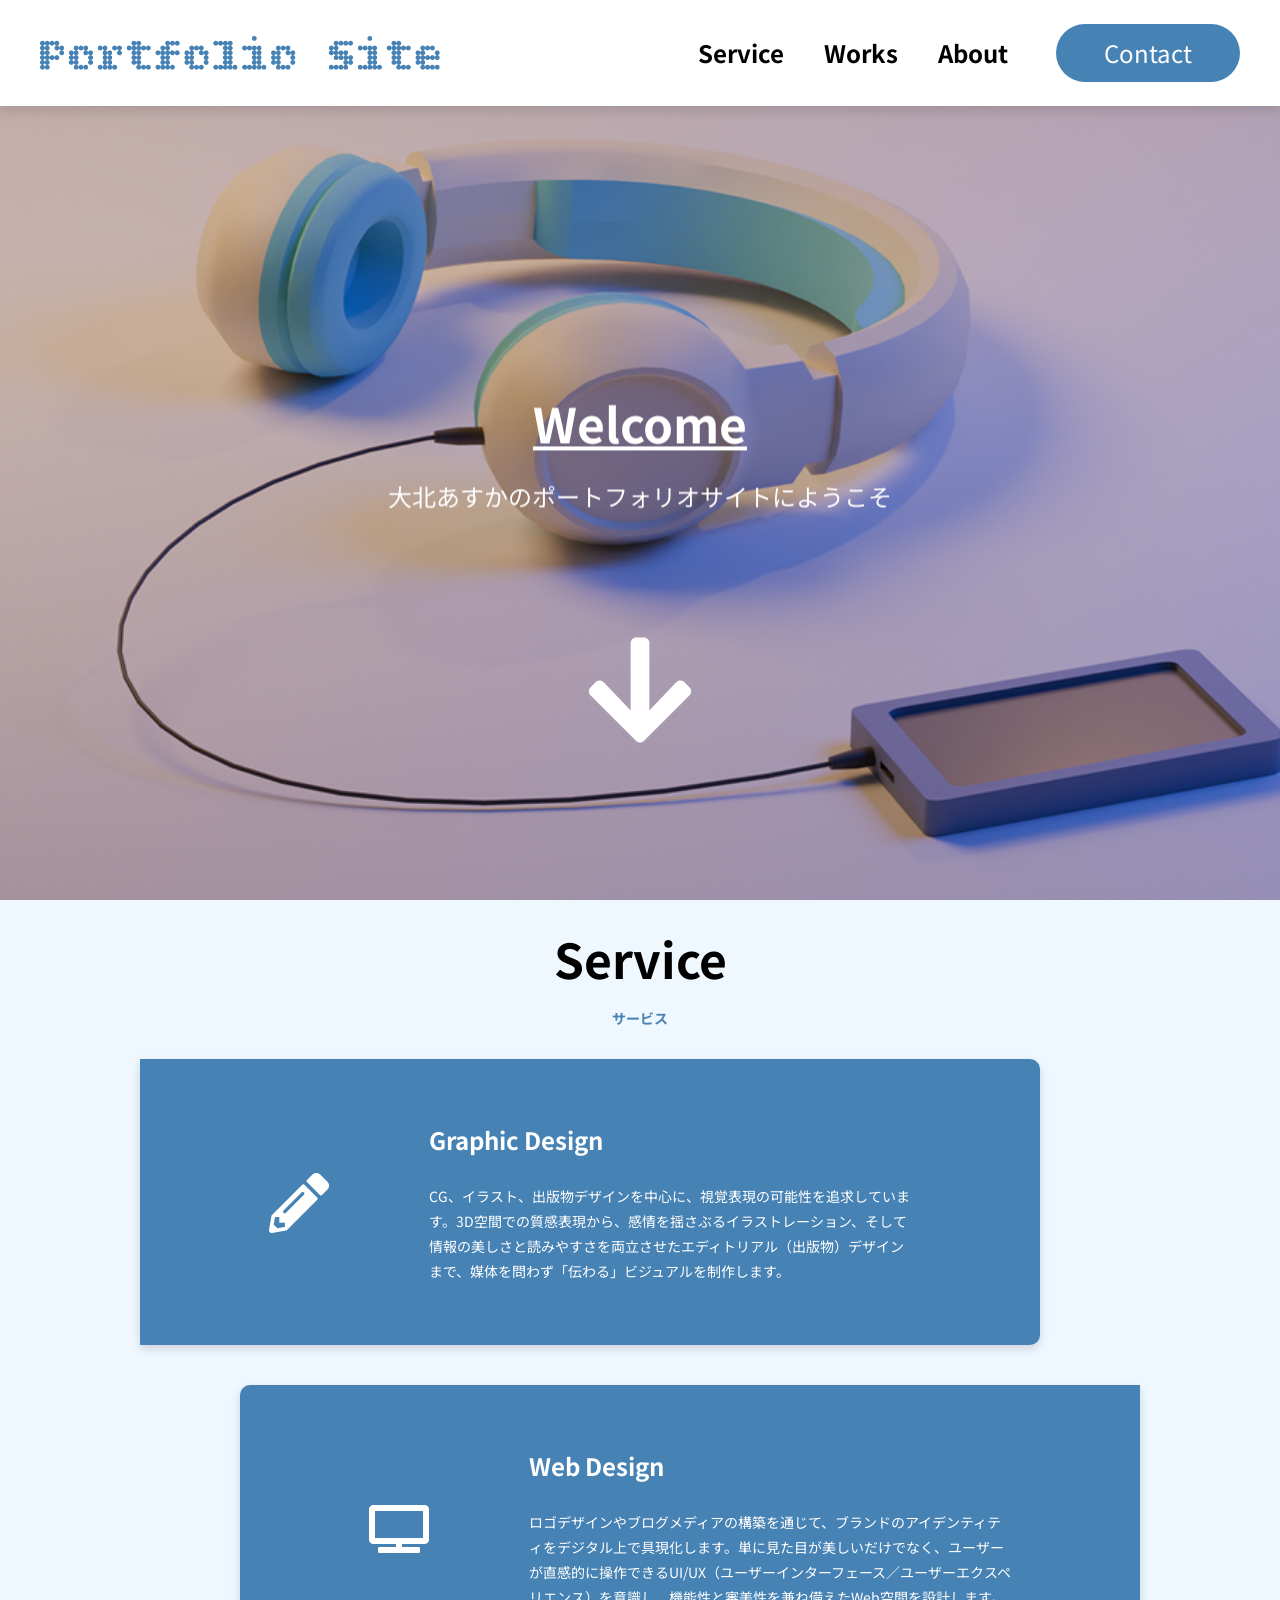
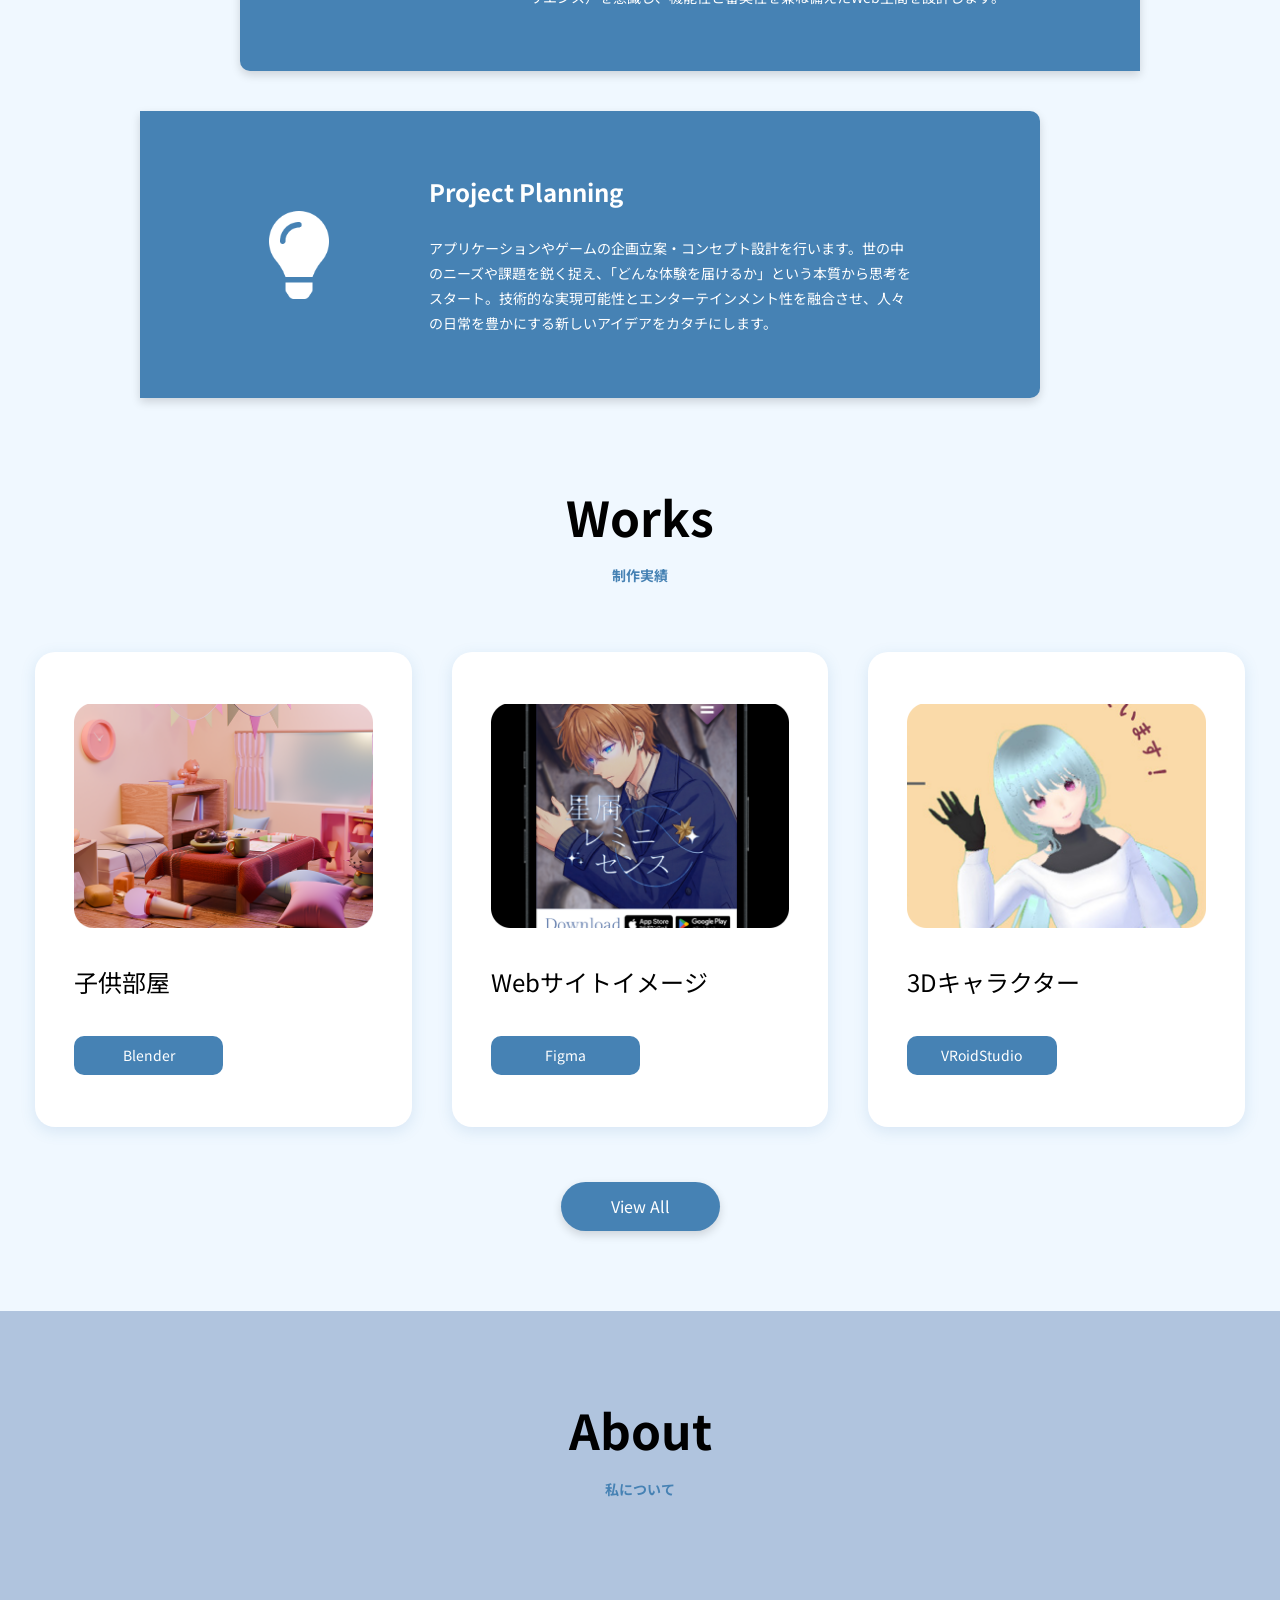
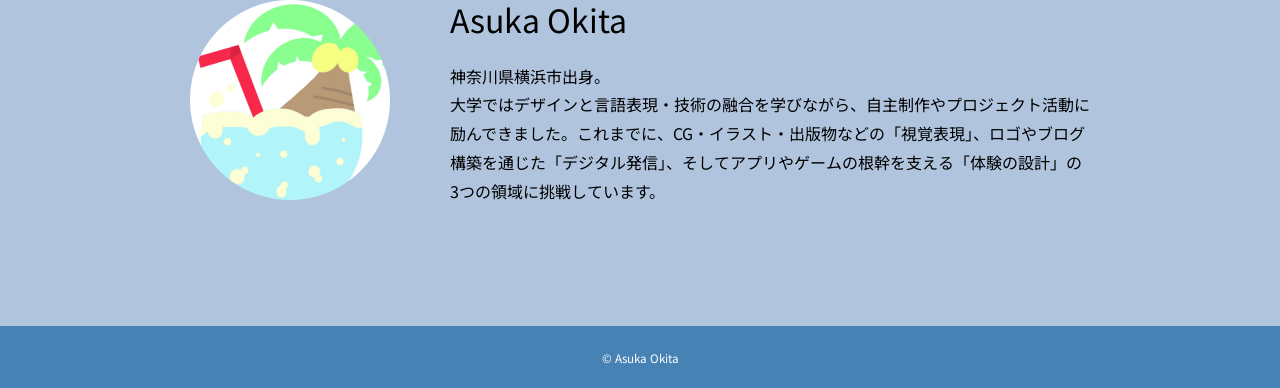
==== index.html @ f8503522 "first commit" ====
<!DOCTYPE html>
<html lang="ja">
  <head>
    <meta charset="UTF-8" />
    <meta name="viewport" content="width=device-width, initial-scale=1.0" />
    <meta http-equiv="X-UA-Compatible" content="ie=edge" />
    <meta name="viewport" content="width=device-width" />
    <link rel="preconnect" href="https://fonts.googleapis.com" />
    <link rel="preconnect" href="https://fonts.gstatic.com" crossorigin />
    <link
      href="https://fonts.googleapis.com/css2?family=Noto+Sans+JP:wght@100..900&display=swap"
      rel="stylesheet"
    />
    <title>MyPortfolio_大北あすかのポートフォリオサイト</title>
    <meta name="description" content="大北あすかのポートフォリオサイトです" />
    <link href="./css/styles.css" rel="stylesheet" />
    <link href="./css/global.css" rel="stylesheet" />
    <link rel="icon" type="image/png" href="./favicon/favicon-96x96.png" sizes="96x96" />
    <link rel="icon" type="image/svg+xml" href="./favicon/favicon.svg" />
    <link rel="shortcut icon" href="./favicon/favicon.ico" />
    <link rel="apple-touch-icon" sizes="180x180" href="./favicon/apple-touch-icon.png" />
    <meta name="apple-mobile-web-app-title" content="MyWebSite" />
    <link rel="manifest" href="./favicon/site.webmanifest" />
  </head>
  <body>
    <header class="header">
      <div class="header-site-menu">
        <a class="header-logo" href="./index.html">
          <img
            src="./images/PortfolioSite.png"
            width="400"
            height="48"
            alt="ロゴ"
          />
        </a>
        <button class="toggle-menu-button">
          <img
            src="./images/Vecter.png"
            width="50"
            height="50"
            alt="メニューアイコン"
          />
        </button>
        <nav class="site-menu">
          <ul>
            <li><a href="#Service">Service</a><p class="menu-sub">サービス</p></li>
            <li><a href="#Works">Works</a><p class="menu-sub">制作実績</p></li>
            <li><a href="#About">About</a><p class="menu-sub">自己紹介</p></li>
          </ul>
          <a href="Contact.html" class="flat-button">Contact</a>
        </nav>
      </div>
      <div class="hero-image">
        <img
          src="./images/heroimage.png"
          width="1440"
          height="848"
          alt="welcome! 大北あすかのポートフォリオサイトにようこそ"
        />
      </div>
      <div class="hero-content">
        <h1>Welcome</h1>
        <p>大北あすかのポートフォリオサイトにようこそ</p>
      </div>
      <div class="hero-guide">
        <img
          src="./images/arrow-down.png"
          width="120"
          height="120"
          alt="ナビゲーション用の矢印"
        />
      </div>
    </header>
    <main>
      <section id="Service">
        <div class="title">
          <h2>Service</h2>
          <p>サービス</p>
        </div>
        <div id="skills">
          <section id="graphicdesign">
            <div class="skills-item">
              <img
                src="./images/pen.png"
                width="60"
                height="60"
                alt="グラフィックを表すペンのアイコン"
              />
              <div class="skills-text">
                <h3>Graphic Design</h3>
                <p>
                  CG、イラスト、出版物デザインを中心に、視覚表現の可能性を追求しています。3D空間での質感表現から、感情を揺さぶるイラストレーション、そして情報の美しさと読みやすさを両立させたエディトリアル（出版物）デザインまで、媒体を問わず「伝わる」ビジュアルを制作します。
                </p>
              </div>
            </div>
          </section>
          <section id="webdesign">
            <div class="skills-item">
              <img
                src="./images/pc.png"
                width="60"
                height="60"
                alt="ウェブデザインを表すpcのアイコン"
              />
              <div class="skills-text">
                <h3>Web Design</h3>
                <p>
                  ロゴデザインやブログメディアの構築を通じて、ブランドのアイデンティティをデジタル上で具現化します。単に見た目が美しいだけでなく、ユーザーが直感的に操作できるUI/UX（ユーザーインターフェース／ユーザーエクスペリエンス）を意識し、機能性と審美性を兼ね備えたWeb空間を設計します。
                </p>
              </div>
            </div>
          </section>
          <section id="projectplanning">
            <div class="skills-item">
              <img
                src="./images/light.png"
                width="60"
                height="60"
                alt="発案を表す電球のアイコン"
              />
              <div class="skills-text">
                <h3>Project Planning</h3>
                <p>
                  アプリケーションやゲームの企画立案・コンセプト設計を行います。世の中のニーズや課題を鋭く捉え、「どんな体験を届けるか」という本質から思考をスタート。技術的な実現可能性とエンターテインメント性を融合させ、人々の日常を豊かにする新しいアイデアをカタチにします。
                </p>
              </div>
            </div>
          </section>
        </div>
      </section>
      <section id="Works">
        <div class="title">
          <h2>Works</h2>
          <p>制作実績</p>
        </div>
        <ul class="portfolio-container">
          <li class="portfolio-item">
            <div class="item-thumbnail">
              <img
                src="./images/Frame 3.png"
                width="151"
                height="114"
                alt="blenderで作成した子供部屋"
                loading="lazy"
              />
              <p>子供部屋</p>
              <span class="item-tag">Blender</span>
            </div>
          </li>
          <li class="portfolio-item">
            <div class="item-thumbnail">
              <img
                src="./images/Frame 3 2.png"
                width="151"
                height="114"
                alt="Figmaで作成したソーシャルゲームのホームページのイメージ"
                loading="lazy"
              />
              <p>Webサイトイメージ</p>
              <span class="item-tag">Figma</span>
            </div>
          </li>
          <li class="portfolio-item">
            <div class="item-thumbnail">
              <img
                src="./images/Frame 3 3.png"
                width="151"
                height="114"
                alt="VRoidStudioで作成した3Dキャラクター"
                loading="lazy"
              />
              <p>3Dキャラクター</p>
              <span class="item-tag">VRoidStudio</span>
            </div>
          </li>
        </ul>
        <div class="view-all-wrapper">
          <a href="Works.html" class="view-all-btn">View All</a>
        </div>
      </section>
      <section id="About">
        <div class="title">
          <h2>About</h2>
          <p>私について</p>
        </div>
        <div id="about-item">
          <img
            src="./images/Mask group.png"
            width="200px"
            height="200px"
            alt="大北あすかのアイコン"
            loading="lazy"
          />
          <div id="about-text">
            <h3>Asuka Okita</h3>
            <p>
              神奈川県横浜市出身。<br />
              大学ではデザインと言語表現・技術の融合を学びながら、自主制作やプロジェクト活動に励んできました。これまでに、CG・イラスト・出版物などの「視覚表現」、ロゴやブログ構築を通じた「デジタル発信」、そしてアプリやゲームの根幹を支える「体験の設計」の3つの領域に挑戦しています。
            </p>
          </div>
        </div>
      </section>
    </main>
    <footer class="footer">
      <p class="copyright"><small>&copy; Asuka Okita</small></p>
    </footer>
    <!-- JavaScriptファイルを読み込み -->
    <script src="./js/toggle-menu.js"></script>
  </body>
</html>
---- css/styles.css ----
@charset "utf-8";
/*======================
  Header
======================*/
.header {
  position: relative;
  width: 100%;
}

/* nav */
.header-site-menu {
  /* layout */
  position: fixed; /* 上部に固定 */
  top: 0;
  left: 0;
  width: 100%;
  z-index: 10; /* 重なり順を指定-最前面- */
  display: flex;
  justify-content: space-between;
  align-items: center;
  /* boxmodel */
  padding: 24px 40px;
  box-sizing: border-box;
  /* visual */
  background: rgba(255, 255, 255); /* 透過しない */
  box-shadow: 0 5px 10px 1px rgba(0, 0, 0, 0.1);
}

.header-site-menu img {
  /* layout */
  vertical-align: middle;
  /* boxmodel */
  margin-right: auto;
}

.header-logo {
  /* layout */
  display: flex;
  align-items: center;
}

.site-menu {
  /* layout */
  display: flex;
  align-items: center;
  gap: 48px;
}

.site-menu ul {
  /* layout */
  display: flex;
  gap: 40px;
  /* visual */
  font: var(--regular-24px);
  font-weight: bold;
}

.site-menu ul li:hover {
  text-decoration: underline;
}

.menu-sub {
  display: none;
}

/* button */
.flat-button {
  padding: 10px 48px;
  border-radius: 50px;
  text-align: center;
  color: white;
  background: steelblue;
  font: var(--regular-24px);
}

.flat-button:hover {
  opacity: 0.8;
}

.toggle-menu-button {
  display: none;
}

/* スマホ用 */
@media screen and (max-width: 768px) {
  .toggle-menu-button {
    /* layout */
    display: block;
    width: 50px;
    height: 50px;
    background: none;
    border: none;
    cursor: pointer;
    background-image: url("../images/Vecter.png");
    background-position: center;
    background-repeat: no-repeat;
    border: none;
    outline: none;
  }

  .site-menu {
    /* layout */
    display: none; /* 初期状態は非表示 */
    flex-direction: column;
    position: absolute;
    top: 100%; /* ヘッダーのすぐ下に配置 */
    left: 0;
    width: 100%;
    background: rgba(255, 255, 255, 0.95); /* 下のコンテンツが透けないように背景色を指定 */
    padding: 40px;
    box-sizing: border-box;
    box-shadow: 0 10px 10px rgba(0, 0, 0, 0.1); /* メニューの下にうっすら影をつける */
    gap: 40px; /* メニュー内の項目とボタンの隙間 */
  }

  .site-menu ul {
    flex-direction: column;
    gap: 64px;
  }

  .site-menu ul li {
    font: var(--regular-32px);
  }

  .menu-sub {
    display: block;
    font: var(--regular-16px);
    color: steelblue;
  }
}

/* ヒーローイメージ画像 */
.hero-image {
  width: 100%;
}

.hero-image img {
  width: 100%;
  height: 100vh; /* 画面いっぱいに表示 */
  object-fit: cover; /* 比率を保ちながらトリミング */
}

.hero-content {
  /* layout */
  position: absolute;
  display: flex;
  flex-direction: column;
  text-align: center;
  top: 50%;
  left: 50%;
  transform: translate(-50%, -50%); /* 原点を中央にする */
  gap: 16px;
  /* boxmodel */
  width: 100%;
  /* visual */
  color: white;
  /* animation */
  opacity: 0;
  filter: blur(10px);
  animation: fadeBlur 0.6s ease forwards;
}

.hero-content h1 {
  font: var(--bold-48px);
}

.hero-content p {
  font: var(--regular-24px);
}

@keyframes fadeBlur {
  to {
    opacity: 1;
    filter: blur(0);
  }
}

.hero-guide img {
  /* layout */
  position: absolute;
  display: flex;
  flex-direction: column;
  text-align: center;
  top: 70%;
  left: 50%;
  gap: 16px;
  /* animation */
  opacity: 0;
  transform: translate(-50%, 40px);
  animation: fadeUp 0.6s ease forwards;
}

@keyframes fadeUp {
  to {
    opacity: 5;
    transform: translate(-50%, 0);
  }
}

/* ==========================
    共通
============================*/
main {
  /* layout */
  display: flex;
  flex-direction: column;
  align-items: center;
  gap: 80px;
  /* boxmodel */
  padding-top: 20px;
}

.title {
  /* layout */
  display: flex;
  flex-direction: column;
  align-items: center;
  gap: 10px;
  /* boxmodel */
  margin-bottom: 30px;
}

.title h2 {
  font: var(--bold-48px);
  color: black;
}

.title p {
  font: var(--bold-14px);
  color: steelblue;
}

/* ===========================
    Service
============================ */
/* 共通の設定 */
#Service {
  /* layout */
  display: flex;
  flex-direction: column;
  align-items: center;
  /* boxmodel */
  width: 100%;
  max-width: 1000px;
}

/* スマホ用:授業内基準のものにする */
@media screen and (max-width: 768px) {
  #Service {
    width: 100%;
  }
}

#skills {
  /* layout */
  display: flex;
  flex-direction: column;
  gap: 40px;
  /* boxmodel */
  width: 100%;
}

@media screen and (max-width: 768px) {
  #skills {
    flex-wrap: wrap;
  }
}

.skills-item {
  /* layout */
  display: flex;
  align-items: center;
  gap: 100px;
}

@media screen and (max-width: 768px) {
  .skills-item {
    flex-direction: column;
    gap: 20px;
  }
}

.skills-text {
  /* layout */
  display: flex;
  flex-direction: column;
  gap: 24px;
  /* visual */
  color: white;
}

.skills-text h3 {
  font: var(--bold-24px);
}

@media screen and (max-width: 768px) {
  .skills-text h3 {
    text-align: center;
  }
}

.skills-text p {
  font: var(--regular-14px);
  line-height: 1.8;
}

/* 各項目の共通設定 */
#graphicdesign,
#webdesign,
#projectplanning {
  /* layout */
  display: flex;
  /* boxmodel */
  width: 90%; /* 画面幅に対して85%の幅 */
  padding: 62px 128px 61px 129px;
  box-sizing: border-box;
  /* visual */
  background: steelblue;
  box-shadow: 0 4px 10px rgba(0, 0, 0, 0.15);
}

/* 各配置設定 */
#graphicdesign,
#projectplanning {
  align-self: flex-start; /* 左寄せ */
  border-radius: 0 10px 10px 0;
}

#webdesign {
  align-self: flex-end; /* 右寄せ */
  border-radius: 10px 0 0 10px;
}

@media screen and (max-width: 768px) {
  #graphicdesign,
  #webdesign,
  #projectplanning {
    width: 100%;
    padding: 40px;
  }
}
/* =========================
    Works
========================= */
#Works {
  /* layout */
  display: flex;
  flex-direction: column;
  align-items: center;
  /* boxmodel */
  width: 100%;
  max-width: 100%;
}

.portfolio-container {
  /* layout */
  display: grid;
  grid-template-columns: repeat(auto-fit, minmax(300px, 1fr));
  gap: 40px;
  justify-items: center;
  /* boxmodel */
  padding: 35px;
  width: 100%;
}

.portfolio-item {
  /* layout */
  display: flex;
  flex-direction: column;
  align-items: flex-start;
  gap: 24px;
  /* boxmodel */
  padding: 52px 39px;
  box-sizing: border-box;
  width: 100%;
  /* visual */
  border-radius: 20px;
  background: white;
  box-shadow: 0 4px 15px rgba(70, 130, 180, 0.15);
}

.item-thumbnail {
  /* layout */
  display: flex;
  flex-direction: column;
  align-items: flex-start;
  gap: 35px;
  /* boxmodel */
  width: 100%;
}

.item-thumbnail img {
  width: 100%;
  aspect-ratio: 4 / 3;
  object-fit: cover;
  /* visual */
  border-radius: 10px;
}

.item-thumbnail p {
  font: var(--regular-24px);
  color: black;
}

.item-tag {
  /* layout */
  text-align: center;
  /* boxmodel */
  width: 50%;
  padding: 8px 0;
  /* visual */
  border-radius: 10px;
  background: steelblue;
  color: white;
  font: var(--regular-14px);
}

/* スマホ時は横スクロール */
@media screen and (max-width: 768px) {
  .portfolio-container {
    display: flex;
    overflow-x: auto;
    gap: 20px;
    padding: 20px;
  }

  .portfolio-item {
    min-width: 300px; /* 最小幅 */
    flex-shrink: 0; /* 縮小しない */
  }
}

/* View All ボタン */
.view-all-wrapper {
  margin-top: 20px;
}

.view-all-btn {
  /* layout */
  display: inline-block;
  /* boxmodel */
  padding: 12px 50px;
  /* visual */
  border-radius: 50px;
  background: steelblue;
  color: white;
  font: var(--regular-16px);
  box-shadow: 0 4px 10px rgba(0, 0, 0, 0.15);
  /* animation */
  transition: opacity 0.3s;
}

.view-all-btn:hover {
  opacity: 0.8;
}

/* =======================
  About
======================= */
#About {
  /* layout */
  display: flex;
  flex-direction: column;
  align-items: center;
  gap: 64px;
  align-self: stretch;
  /* boxmodel */
  padding: 80px 10px 120px 10px;
  /* visual */
  background: lightsteelblue;
}

#about-item {
  /* layout */
  display: flex;
  align-items: center;
  gap: 60px;
  /* boxmodel */
  max-width: 900px;
  width: 100%;
}

#about-item img {
  width: 200px;
  height: 200px;
}

#about-text {
  /* layout */
  display: flex;
  flex-direction: column;
  gap: 16px;
  flex: 1;
}

#about-text h3 {
  font: var(--regular-32px);
  color: black;
}

#about-text p {
  font: var(--regular-16px);
  color: black;
  line-height: 1.8;
}

@media screen and (max-width: 768px) {
  #about-item {
    flex-direction: column;
    gap: 20px;
    padding: 0 40px;
  }
}

/* footer */
.footer {
  /* layout */
  display: flex;
  justify-content: center;
  /* boxmodel */
  padding: 20px;
  /* visual */
  background: steelblue;
  color: white;
  font: var(--regular-14px);
}

/* 修正：スマホ表示時のメニュー崩れ防止のため、.site-menu.is-show に変更し display: flex に設定 */
.site-menu.is-show {
  display: flex;
}
---- css/global.css ----
@charset "utf-8";
/* 全体の設定 */
/* カスタムプロパティ */
:root {
  /* カラー */
  --white: #ffffff;
  --steelblue: #4682b4;
  --midnightblue: #191970;
  --aliceblue: #f0f8ff;
  --lightsteelblue: #b0c4de;
  --black: #000000;

  /* フォント */
  /* regular */
  --regular-64px: normal normal 400 64px/1.6 "Noto Sans JP", sans-serif;
  --regular-48px: normal normal 400 48px/1.6 "Noto Sans JP", sans-serif;
  --regular-32px: normal normal 400 32px/1.6 "Noto Sans JP", sans-serif;
  --regular-24px: normal normal 400 24px/1.6 "Noto Sans JP", sans-serif;
  --regular-18px: normal normal 400 18px/1.6 "Noto Sans JP", sans-serif;
  --regular-16px: normal normal 400 16px/1.6 "Noto Sans JP", sans-serif;
  --regular-14px: normal normal 400 14px/1.6 "Noto Sans JP", sans-serif;
  --regular-12px: normal normal 400 12px/1.6 "Noto Sans JP", sans-serif;
  /* bold */
  --bold-64px: normal normal 700 64px/1.6 "Noto Sans JP", sans-serif;
  --bold-48px: normal normal 700 48px/1.6 "Noto Sans JP", sans-serif;
  --bold-32px: normal normal 700 32px/1.6 "Noto Sans JP", sans-serif;
  --bold-24px: normal normal 700 24px/1.6 "Noto Sans JP", sans-serif;
  --bold-18px: normal normal 700 18px/1.6 "Noto Sans JP", sans-serif;
  --bold-16px: normal normal 700 16px/1.6 "Noto Sans JP", sans-serif;
  --bold-14px: normal normal 700 14px/1.6 "Noto Sans JP", sans-serif;
  --bold-12px: normal normal 700 12px/1.6 "Noto Sans JP", sans-serif;
}

*,
::before,
::after {
  padding: 0;
  margin: 0;
  box-sizing: border-box;
}

/* body */
body {
  font-family: "Noto Sans JP", sans-serif;
  font-weight: 400;
  background: aliceblue;
  color: black;
}

h1 {
  text-decoration: underline;
}

/* リスト */
ul,
ol {
  list-style: none;
  font: var(--regular-24px);
}

/* リンク */
a {
  color: inherit;
  text-decoration: none;
  display: block;
}

/* 画像 */
img {
  max-width: 100%;
  height: auto;
  vertical-align: bottom;
}
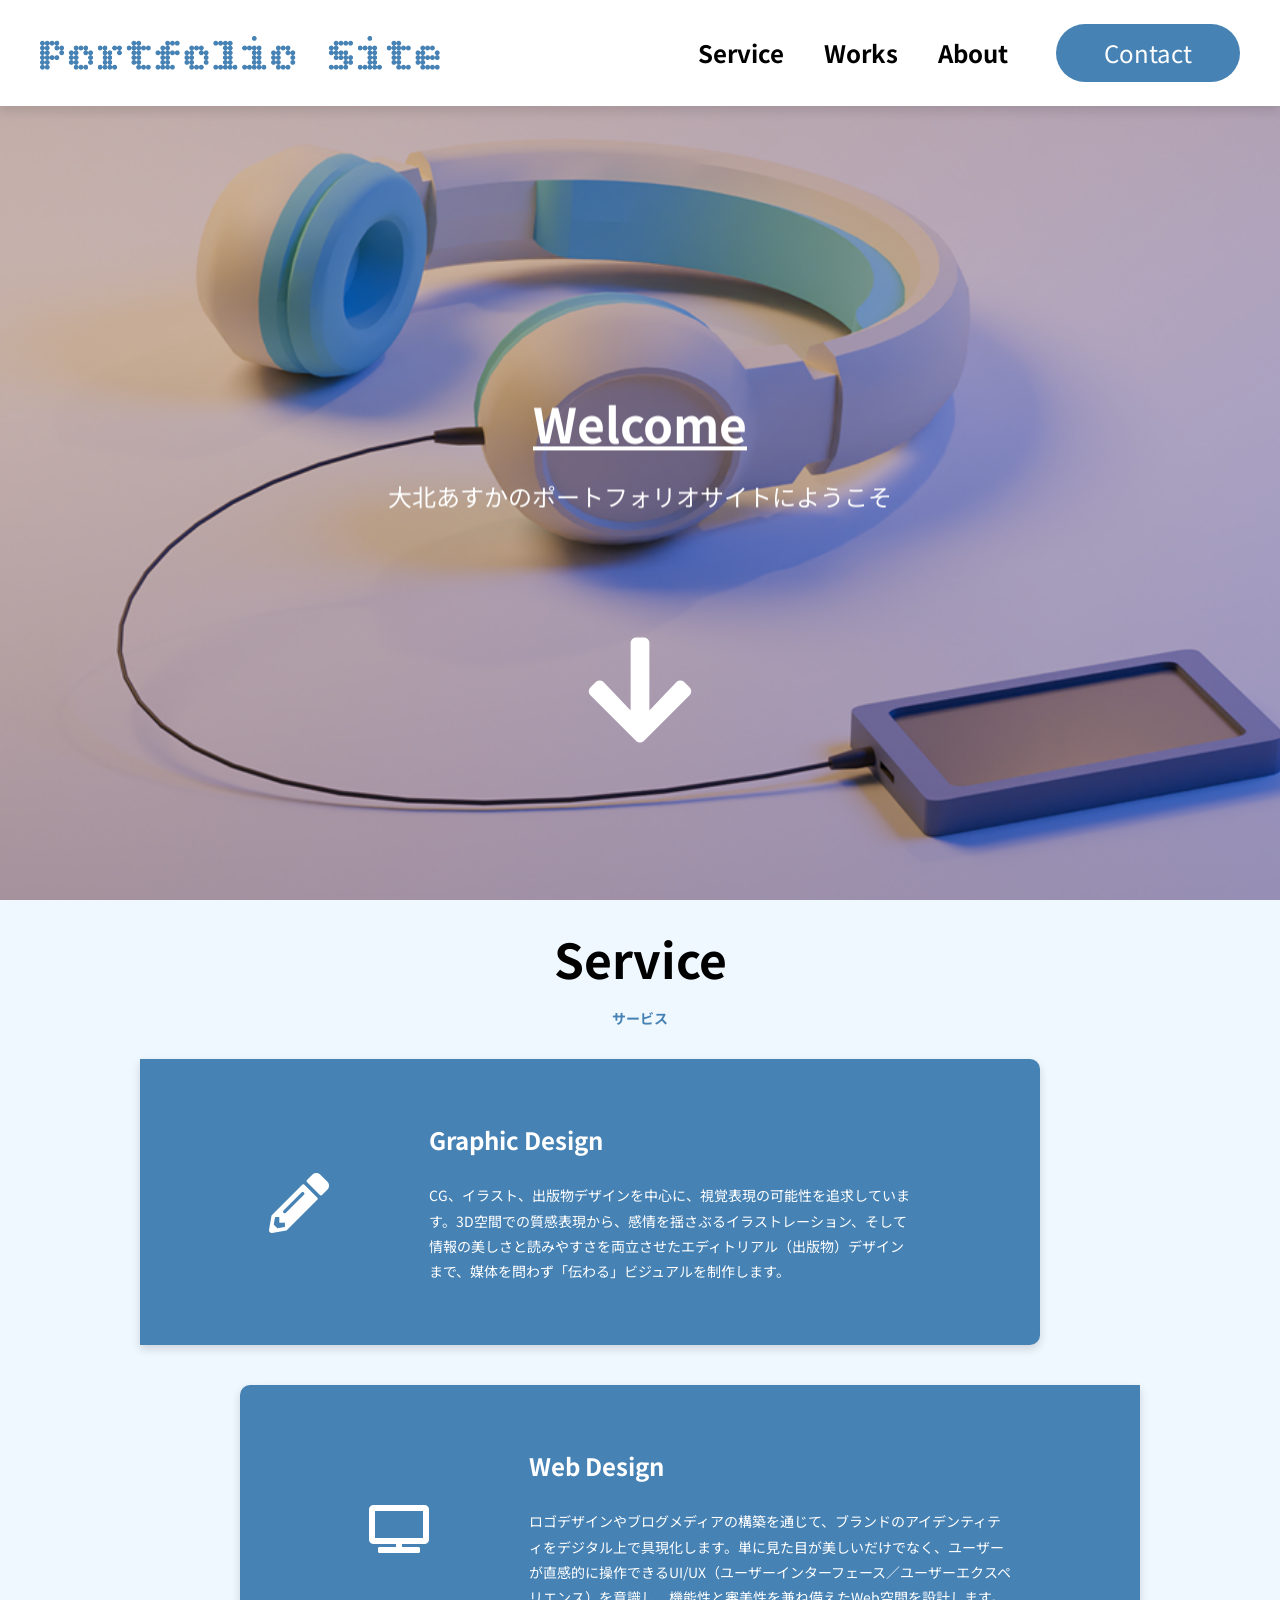
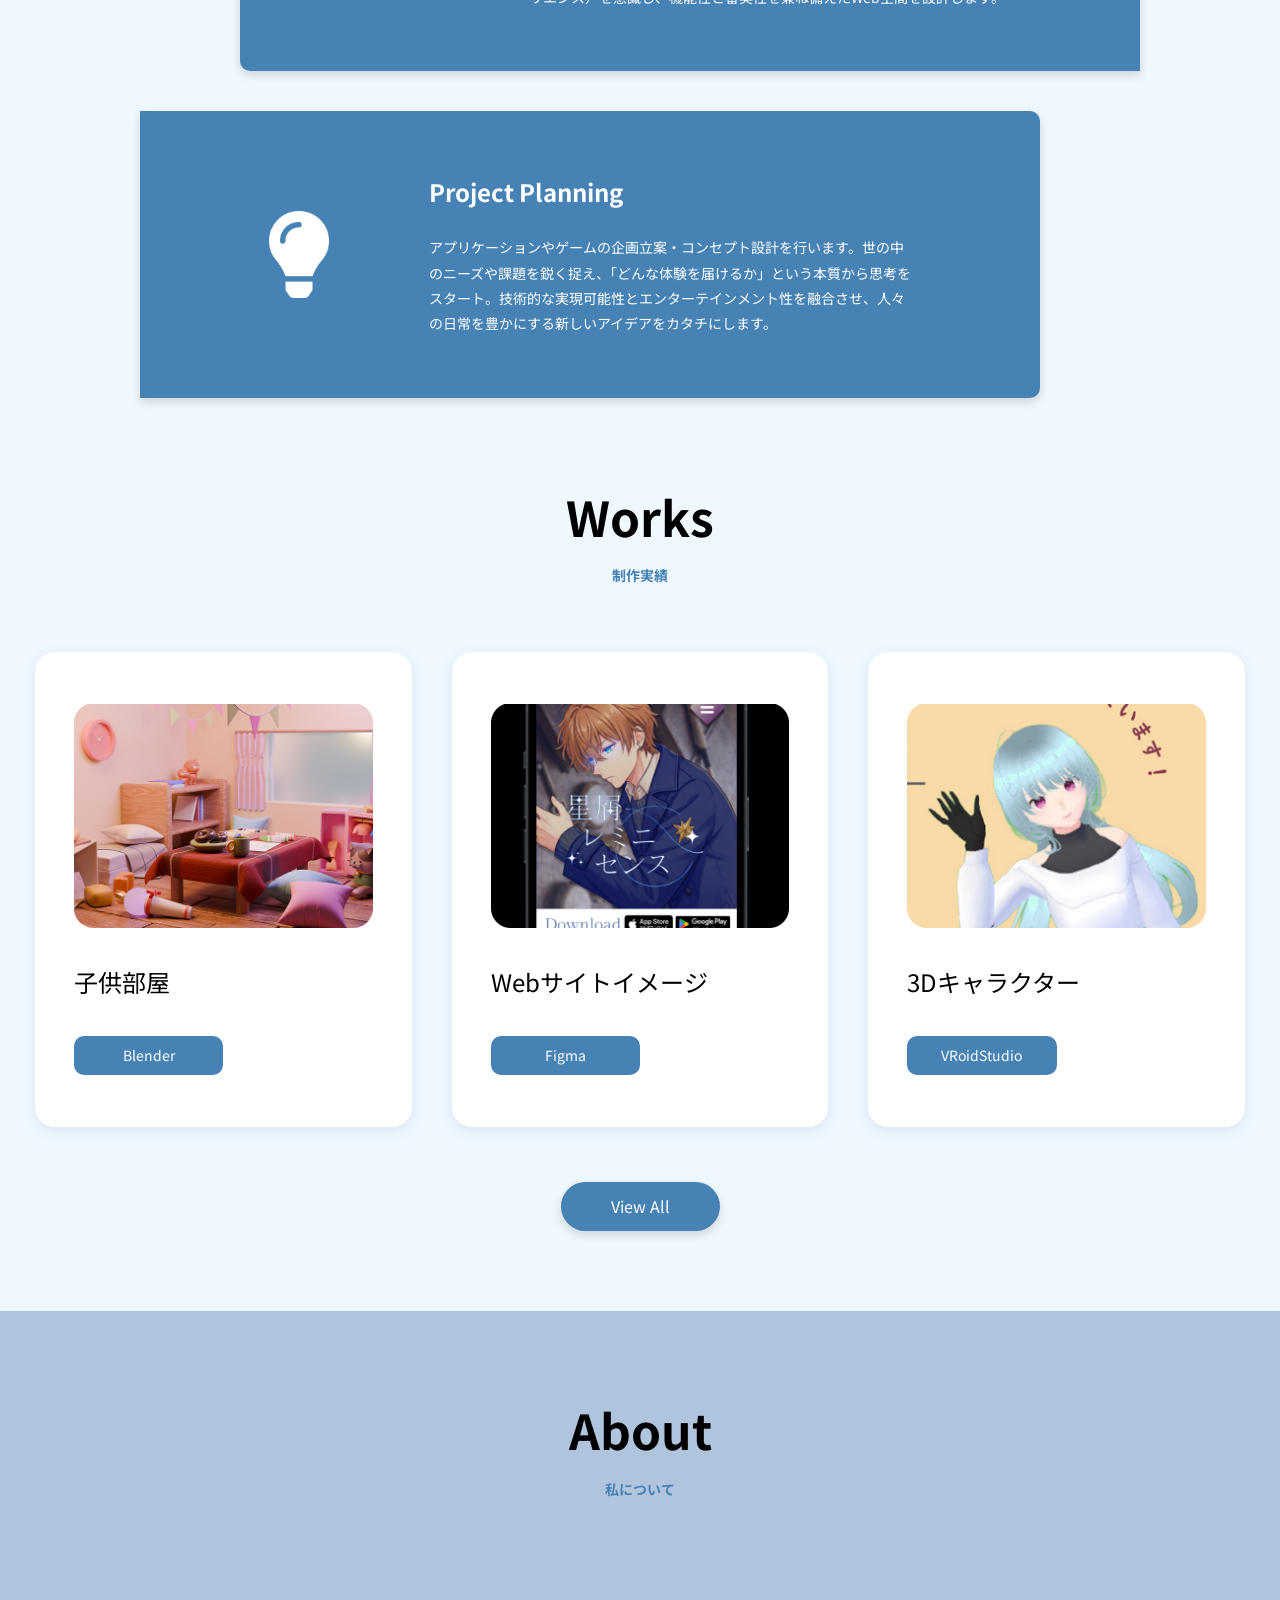
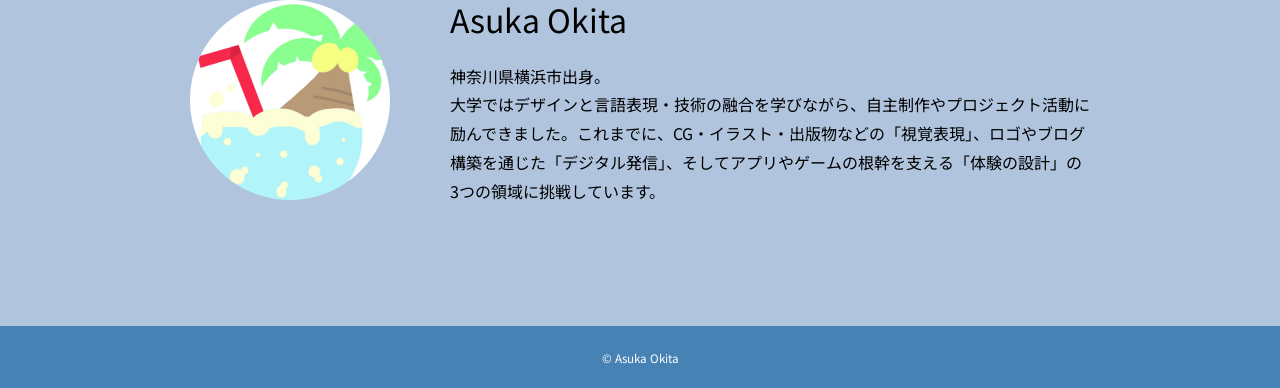
==== commit da00aa63: "0722_20:39" ====
--- a/index.html
+++ b/index.html
@@ -11,8 +11,13 @@
       href="https://fonts.googleapis.com/css2?family=Noto+Sans+JP:wght@100..900&display=swap"
       rel="stylesheet"
     />
-    <title>MyPortfolio_大北あすかのポートフォリオサイト</title>
-    <meta name="description" content="大北あすかのポートフォリオサイトです" />
+    <title>
+      MyPortfolio_大北あすかのポートフォリオサイト
+    </title>
+    <meta 
+      name="description"
+      content="大北あすかのポートフォリオサイトです" 
+    />
     <link href="./css/styles.css" rel="stylesheet" />
     <link href="./css/global.css" rel="stylesheet" />
     <link rel="icon" type="image/png" href="./favicon/favicon-96x96.png" sizes="96x96" />
@@ -79,7 +84,7 @@
         </div>
         <div id="skills">
           <section id="graphicdesign">
-            <div class="skills-item">
+            <div class="skills-item reveal reveal-left">
               <img
                 src="./images/pen.png"
                 width="60"
@@ -95,7 +100,7 @@
             </div>
           </section>
           <section id="webdesign">
-            <div class="skills-item">
+            <div class="skills-item reveal reveal-right">
               <img
                 src="./images/pc.png"
                 width="60"
@@ -111,7 +116,7 @@
             </div>
           </section>
           <section id="projectplanning">
-            <div class="skills-item">
+            <div class="skills-item reveal reveal-left">
               <img
                 src="./images/light.png"
                 width="60"
--- a/css/styles.css
+++ b/css/styles.css
@@ -14,7 +14,7 @@
   top: 0;
   left: 0;
   width: 100%;
-  z-index: 10; /* 重なり順を指定-最前面- */
+  z-index: 10; /* 重なり順を指定 */
   display: flex;
   justify-content: space-between;
   align-items: center;
@@ -22,7 +22,7 @@
   padding: 24px 40px;
   box-sizing: border-box;
   /* visual */
-  background: rgba(255, 255, 255); /* 透過しない */
+  background: var(--white);
   box-shadow: 0 5px 10px 1px rgba(0, 0, 0, 0.1);
 }
 
@@ -55,8 +55,28 @@
   font-weight: bold;
 }
 
-.site-menu ul li:hover {
-  text-decoration: underline;
+.site-menu ul li {
+  position: relative;
+  display: inline-flex;
+  align-items: center;
+}
+
+.site-menu ul li::after {
+  content: "";
+  position: absolute;
+  left: 50%;
+  bottom: -6px;
+  width: 0;
+  height: 2px;
+  background: currentColor;
+  opacity: 0;
+  transform: translateX(-50%);
+  transition: width 0.3s cubic-bezier(0.22, 1, 0.36, 1), opacity 0.25s ease;
+}
+
+.site-menu ul li.is-hovered::after {
+  width: 100%;
+  opacity: 1;
 }
 
 .menu-sub {
@@ -65,16 +85,27 @@
 
 /* button */
 .flat-button {
+  /* layout */
+  text-align: center;
+  /* boxmodel */
   padding: 10px 48px;
   border-radius: 50px;
-  text-align: center;
-  color: white;
-  background: steelblue;
+  /* visual */
+  color: var(--white);
+  background: var(--steelblue);
   font: var(--regular-24px);
 }
 
 .flat-button:hover {
   opacity: 0.8;
+}
+
+.site-menu .current {
+  background: var(--darksteelblue);
+}
+
+.site-menu .current:hover {
+  opacity: 0.9;
 }
 
 .toggle-menu-button {
@@ -106,11 +137,13 @@
     top: 100%; /* ヘッダーのすぐ下に配置 */
     left: 0;
     width: 100%;
-    background: rgba(255, 255, 255, 0.95); /* 下のコンテンツが透けないように背景色を指定 */
+    /* boxmodel */
     padding: 40px;
     box-sizing: border-box;
-    box-shadow: 0 10px 10px rgba(0, 0, 0, 0.1); /* メニューの下にうっすら影をつける */
-    gap: 40px; /* メニュー内の項目とボタンの隙間 */
+    /* visual */
+    background: var(--white-translucent);
+    box-shadow: 0 10px 10px rgba(0, 0, 0, 0.1);
+    gap: 40px;
   }
 
   .site-menu ul {
@@ -119,13 +152,18 @@
   }
 
   .site-menu ul li {
+    align-items: flex-end;
+    justify-content: flex-start;
+    gap: 0.5em; 
     font: var(--regular-32px);
   }
 
   .menu-sub {
+    /* layout */
     display: block;
     font: var(--regular-16px);
-    color: steelblue;
+    /* visual */
+    color: var(--steelblue);
   }
 }
 
@@ -153,7 +191,7 @@
   /* boxmodel */
   width: 100%;
   /* visual */
-  color: white;
+  color: var(--white);
   /* animation */
   opacity: 0;
   filter: blur(10px);
@@ -192,7 +230,7 @@
 
 @keyframes fadeUp {
   to {
-    opacity: 5;
+    opacity: 1;
     transform: translate(-50%, 0);
   }
 }
@@ -222,15 +260,15 @@
 
 .title h2 {
   font: var(--bold-48px);
-  color: black;
+  color: var(--black);
 }
 
 .title p {
   font: var(--bold-14px);
-  color: steelblue;
-}
-
-/* ===========================
+  color: var(--steelblue);
+}
+
+/* =========================== 
     Service
 ============================ */
 /* 共通の設定 */
@@ -273,6 +311,25 @@
   gap: 100px;
 }
 
+.skills-item.reveal {
+  opacity: 0;
+  will-change: transform, opacity;
+  transition: opacity 0.8s ease, transform 0.8s ease;
+}
+
+.skills-item.reveal.reveal-left {
+  transform: translateX(-80px);
+}
+
+.skills-item.reveal.reveal-right {
+  transform: translateX(80px);
+}
+
+.skills-item.reveal.is-visible {
+  opacity: 1;
+  transform: translateX(0);
+}
+
 @media screen and (max-width: 768px) {
   .skills-item {
     flex-direction: column;
@@ -280,13 +337,19 @@
   }
 }
 
+@media (prefers-reduced-motion: reduce) {
+  .skills-item.reveal {
+    transition: none;
+  }
+}
+
 .skills-text {
   /* layout */
   display: flex;
   flex-direction: column;
   gap: 24px;
   /* visual */
-  color: white;
+  color: var(--white);
 }
 
 .skills-text h3 {
@@ -315,8 +378,15 @@
   padding: 62px 128px 61px 129px;
   box-sizing: border-box;
   /* visual */
-  background: steelblue;
+  background-color: var(--steelblue-15);
   box-shadow: 0 4px 10px rgba(0, 0, 0, 0.15);
+  transition: background-color 0.8s ease, box-shadow 0.8s ease;
+}
+
+#graphicdesign.is-visible,
+#webdesign.is-visible,
+#projectplanning.is-visible {
+  background-color: var(--steelblue);
 }
 
 /* 各配置設定 */
@@ -339,6 +409,7 @@
     padding: 40px;
   }
 }
+
 /* =========================
     Works
 ========================= */
@@ -375,7 +446,7 @@
   width: 100%;
   /* visual */
   border-radius: 20px;
-  background: white;
+  background: var(--white);
   box-shadow: 0 4px 15px rgba(70, 130, 180, 0.15);
 }
 
@@ -399,7 +470,7 @@
 
 .item-thumbnail p {
   font: var(--regular-24px);
-  color: black;
+  color: var(--black);
 }
 
 .item-tag {
@@ -410,8 +481,8 @@
   padding: 8px 0;
   /* visual */
   border-radius: 10px;
-  background: steelblue;
-  color: white;
+  background: var(--steelblue);
+  color: var(--white);
   font: var(--regular-14px);
 }
 
@@ -442,8 +513,8 @@
   padding: 12px 50px;
   /* visual */
   border-radius: 50px;
-  background: steelblue;
-  color: white;
+  background: var(--steelblue);
+  color: var(--white);
   font: var(--regular-16px);
   box-shadow: 0 4px 10px rgba(0, 0, 0, 0.15);
   /* animation */
@@ -467,7 +538,7 @@
   /* boxmodel */
   padding: 80px 10px 120px 10px;
   /* visual */
-  background: lightsteelblue;
+  background: var(--lightsteelblue);
 }
 
 #about-item {
@@ -495,12 +566,12 @@
 
 #about-text h3 {
   font: var(--regular-32px);
-  color: black;
+  color: var(--black);
 }
 
 #about-text p {
   font: var(--regular-16px);
-  color: black;
+  color: var(--black);
   line-height: 1.8;
 }
 
@@ -520,12 +591,11 @@
   /* boxmodel */
   padding: 20px;
   /* visual */
-  background: steelblue;
-  color: white;
+  background: var(--steelblue);
+  color: var(--white);
   font: var(--regular-14px);
 }
 
-/* 修正：スマホ表示時のメニュー崩れ防止のため、.site-menu.is-show に変更し display: flex に設定 */
 .site-menu.is-show {
   display: flex;
 }
--- a/css/global.css
+++ b/css/global.css
@@ -8,6 +8,15 @@
   --midnightblue: #191970;
   --aliceblue: #f0f8ff;
   --lightsteelblue: #b0c4de;
+  --darksteelblue: #2f5596;
+  --steelblue-15: rgba(70, 130, 180, 0.15);
+  --steelblue-12: rgba(70, 130, 180, 0.12);
+  --white-translucent: rgba(255, 255, 255, 0.95);
+  --offwhite: #f0f0f0;
+  --gray-light: #e0e0e0;
+  --gray-medium: #888888;
+  --gray-dark: #666666;
+  --gray-darker: #333333;
   --black: #000000;
 
   /* フォント */
@@ -43,8 +52,8 @@
 body {
   font-family: "Noto Sans JP", sans-serif;
   font-weight: 400;
-  background: aliceblue;
-  color: black;
+  background: var(--aliceblue);
+  color: var(--black);
 }
 
 h1 {
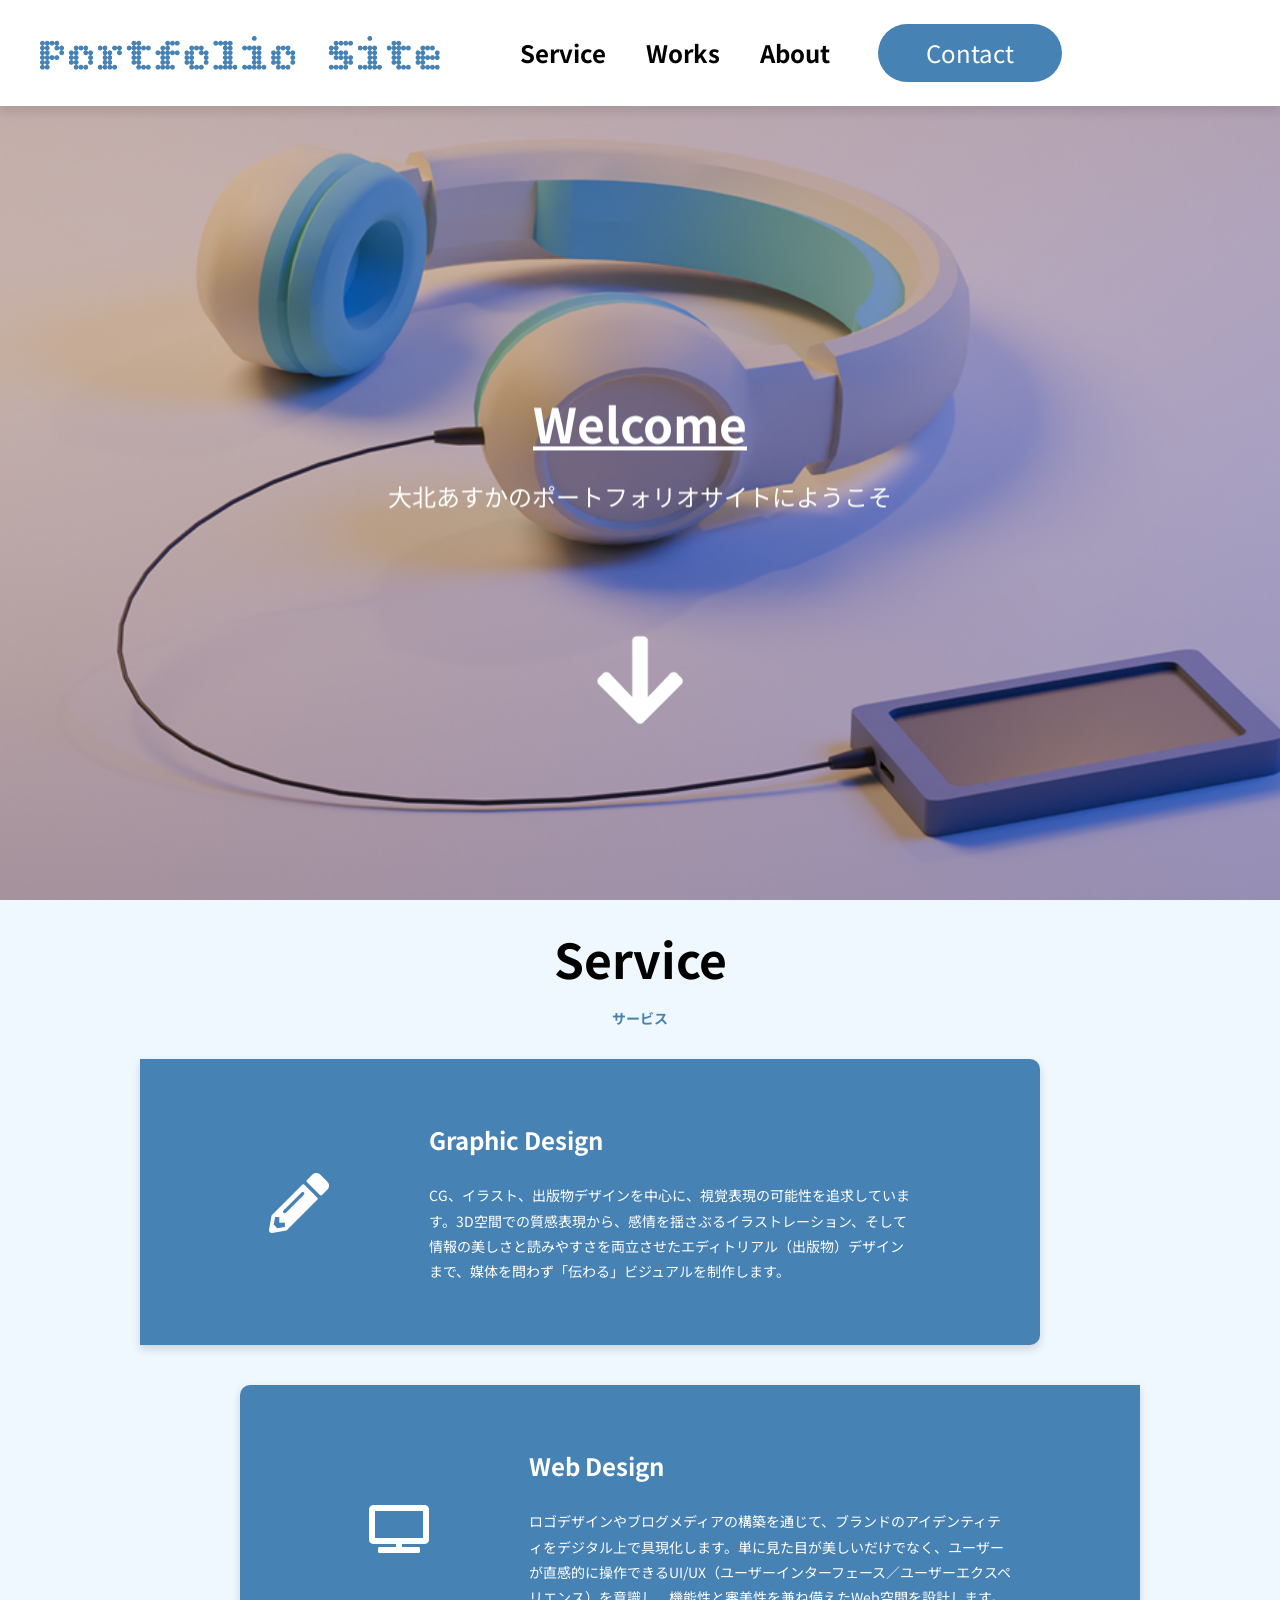
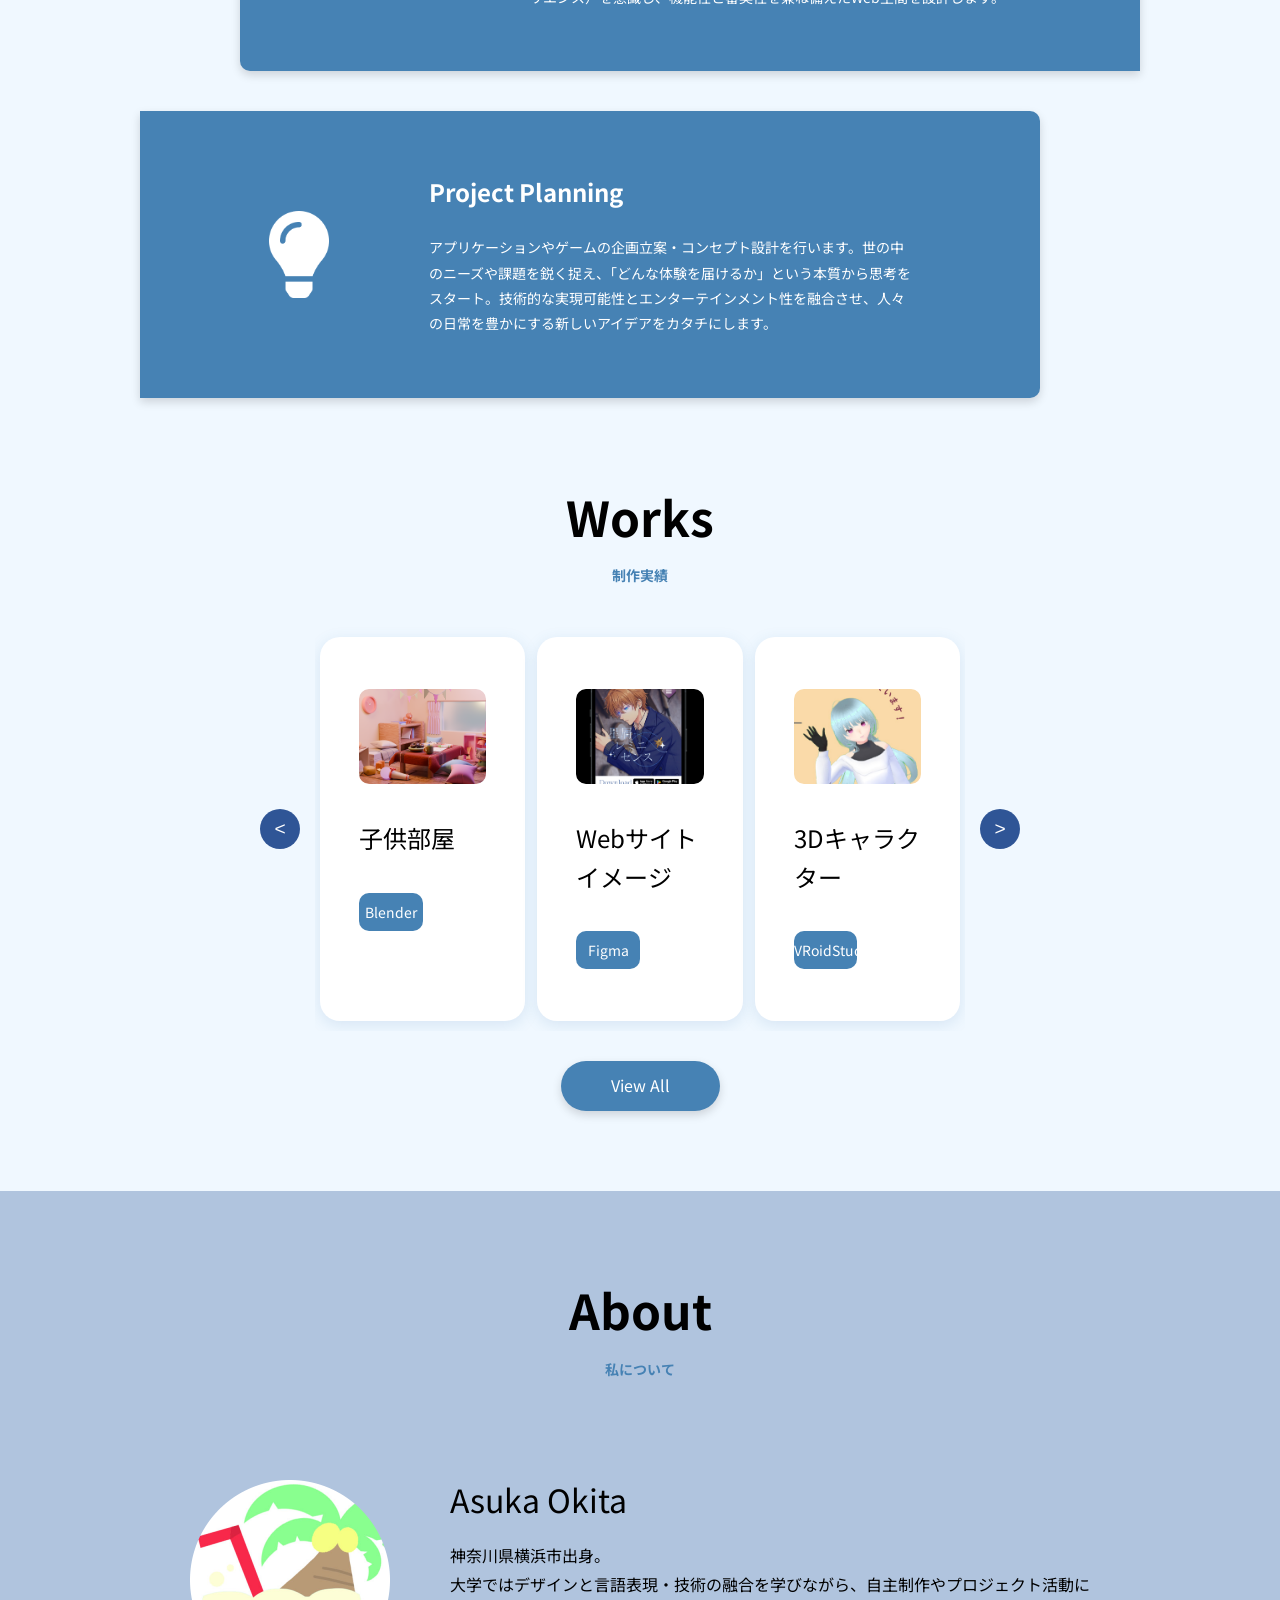
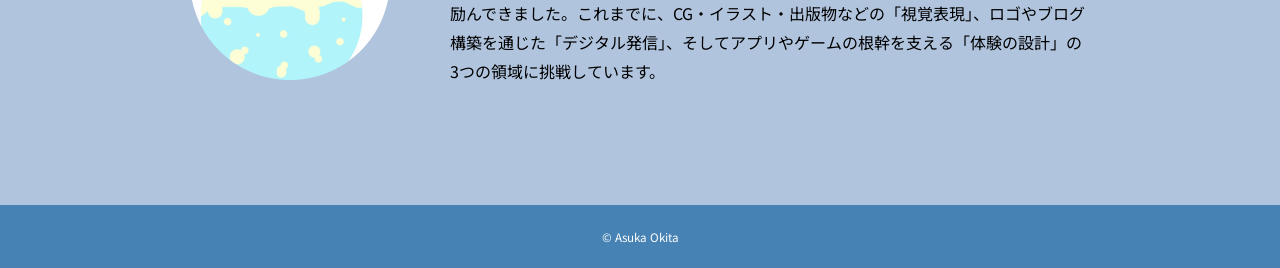
==== commit 6b0a5408: "0722_21:57" ====
--- a/index.html
+++ b/index.html
@@ -4,7 +4,6 @@
     <meta charset="UTF-8" />
     <meta name="viewport" content="width=device-width, initial-scale=1.0" />
     <meta http-equiv="X-UA-Compatible" content="ie=edge" />
-    <meta name="viewport" content="width=device-width" />
     <link rel="preconnect" href="https://fonts.googleapis.com" />
     <link rel="preconnect" href="https://fonts.gstatic.com" crossorigin />
     <link
@@ -19,6 +18,7 @@
       content="大北あすかのポートフォリオサイトです" 
     />
     <link href="./css/styles.css" rel="stylesheet" />
+    <link href="./css/styles2.css" rel="stylesheet" />
     <link href="./css/global.css" rel="stylesheet" />
     <link rel="icon" type="image/png" href="./favicon/favicon-96x96.png" sizes="96x96" />
     <link rel="icon" type="image/svg+xml" href="./favicon/favicon.svg" />
@@ -38,11 +38,11 @@
             alt="ロゴ"
           />
         </a>
-        <button class="toggle-menu-button">
+        <button class="toggle-menu-button" type="button" aria-label="メニューを開く">
           <img
             src="./images/Vecter.png"
-            width="50"
-            height="50"
+            width="200"
+            height="200"
             alt="メニューアイコン"
           />
         </button>
@@ -70,8 +70,8 @@
       <div class="hero-guide">
         <img
           src="./images/arrow-down.png"
-          width="120"
-          height="120"
+          width="100"
+          height="100"
           alt="ナビゲーション用の矢印"
         />
       </div>
@@ -138,47 +138,51 @@
           <h2>Works</h2>
           <p>制作実績</p>
         </div>
-        <ul class="portfolio-container">
-          <li class="portfolio-item">
-            <div class="item-thumbnail">
-              <img
-                src="./images/Frame 3.png"
-                width="151"
-                height="114"
-                alt="blenderで作成した子供部屋"
-                loading="lazy"
-              />
-              <p>子供部屋</p>
-              <span class="item-tag">Blender</span>
-            </div>
-          </li>
-          <li class="portfolio-item">
-            <div class="item-thumbnail">
-              <img
-                src="./images/Frame 3 2.png"
-                width="151"
-                height="114"
-                alt="Figmaで作成したソーシャルゲームのホームページのイメージ"
-                loading="lazy"
-              />
-              <p>Webサイトイメージ</p>
-              <span class="item-tag">Figma</span>
-            </div>
-          </li>
-          <li class="portfolio-item">
-            <div class="item-thumbnail">
-              <img
-                src="./images/Frame 3 3.png"
-                width="151"
-                height="114"
-                alt="VRoidStudioで作成した3Dキャラクター"
-                loading="lazy"
-              />
-              <p>3Dキャラクター</p>
-              <span class="item-tag">VRoidStudio</span>
-            </div>
-          </li>
-        </ul>
+        <div class="thumbnail-area">
+          <button id="prev-btn" class="nav-btn">&lt;</button>
+          <ul class="portfolio-container" id="portfolio-container">
+            <li class="portfolio-item">
+              <div class="item-thumbnail">
+                <img
+                  src="./images/Frame 3.png"
+                  width="151"
+                  height="114"
+                  alt="blenderで作成した子供部屋"
+                  loading="lazy"
+                />
+                <p>子供部屋</p>
+                <span class="item-tag">Blender</span>
+              </div>
+            </li>
+            <li class="portfolio-item">
+              <div class="item-thumbnail">
+                <img
+                  src="./images/Frame 3 2.png"
+                  width="151"
+                  height="114"
+                  alt="Figmaで作成したソーシャルゲームのホームページのイメージ"
+                  loading="lazy"
+                />
+                <p>Webサイトイメージ</p>
+                <span class="item-tag">Figma</span>
+              </div>
+            </li>
+            <li class="portfolio-item">
+              <div class="item-thumbnail">
+                <img
+                  src="./images/Frame 3 3.png"
+                  width="151"
+                  height="114"
+                  alt="VRoidStudioで作成した3Dキャラクター"
+                  loading="lazy"
+                />
+                <p>3Dキャラクター</p>
+                <span class="item-tag">VRoidStudio</span>
+              </div>
+            </li>
+          </ul>
+          <button id="next-btn" class="nav-btn">&gt;</button>
+        </div>
         <div class="view-all-wrapper">
           <a href="Works.html" class="view-all-btn">View All</a>
         </div>
@@ -211,5 +215,7 @@
     </footer>
     <!-- JavaScriptファイルを読み込み -->
     <script src="./js/toggle-menu.js"></script>
+    <script src="./js/scroll-menu.js"></script>
+    <script src="./js/item-details.js"></script>
   </body>
 </html>
--- a/css/styles.css
+++ b/css/styles.css
@@ -16,8 +16,9 @@
   width: 100%;
   z-index: 10; /* 重なり順を指定 */
   display: flex;
-  justify-content: space-between;
-  align-items: center;
+  justify-content: flex-start;
+  align-items: center;
+  gap: 40px;
   /* boxmodel */
   padding: 24px 40px;
   box-sizing: border-box;
@@ -30,13 +31,14 @@
   /* layout */
   vertical-align: middle;
   /* boxmodel */
-  margin-right: auto;
+  margin-right: 0;
 }
 
 .header-logo {
   /* layout */
   display: flex;
   align-items: center;
+  margin-right: 40px;
 }
 
 .site-menu {
@@ -245,7 +247,7 @@
   align-items: center;
   gap: 80px;
   /* boxmodel */
-  padding-top: 20px;
+  padding: 20px 0 0;
 }
 
 .title {
--- a/css/styles2.css
+++ b/css/styles2.css
@@ -0,0 +1,276 @@
+@charset "utf-8";
+/*======================
+  main2
+======================*/
+.main2 {
+  /* boxmodel */
+    padding-top: 150px;
+}
+
+/* =====================
+  Works用
+======================*/
+
+#Works {
+    padding-top: 0;
+}
+
+.works-section {
+    /* layout */
+    max-width: 900px;
+    margin: 0 auto;
+    /* boxmodel */
+    padding: 60px clamp(20px, 4vw, 48px);
+}
+
+.section-title {
+    /* layout */
+    text-align: center;
+    /* boxmodel */
+    margin-bottom: 40px;
+    letter-spacing: 0.05em;
+    /* visual */
+    font-size: 2rem;
+}
+
+/* PC用レイアウト / 写真：右, 説明文：左 */
+.main-display {
+    /* layout */
+    display: flex;
+    flex-direction: row;
+    align-items: center;
+    /* boxmodel */
+    padding: 40px;
+    gap: 40px;
+    margin-bottom: 30px;
+    border-radius: 12px;
+    border: 1px solid var(--gray-light);
+    /* visual */
+    background: var(--white);
+    box-shadow: 0 5px 10px 1px rgba(0, 0, 0, 0.1);
+}
+
+/* 説明文エリア（左側） */
+.main-info {
+    flex: 1;
+    display: flex;
+    flex-direction: column;
+    gap: 15px; /* 要素ごとの適切な余白 */
+}
+
+.work-title {
+    font-size: 1.8rem;
+    margin: 0;
+}
+
+.work-tag {
+    display: inline-block;
+    background-color: var(--steelblue);
+    color: var(--white);
+    padding: 4px 12px;
+    border-radius: 4px;
+    font-size: 0.85rem;
+    align-self: flex-start;
+}
+
+.work-description {
+    line-height: 1.7;
+    color: var(--gray-dark);
+    margin: 0;
+}
+
+.work-info {
+    font-size: 0.9rem;
+    color: var(--gray-medium);
+    display: flex;
+    flex-direction: column;
+    gap: 5px;
+}
+
+.work-info p {
+    margin: 0;
+}
+
+/* メディア表示エリア */
+.media-container {
+    width: 100%;
+    border-radius: 10px;
+    overflow: hidden;
+    background: var(--offwhite);
+}
+
+.media-container img {
+    width: 100%;
+    aspect-ratio: 4 / 3;
+    object-fit: cover;
+    display: block;
+}
+
+.media-container iframe {
+    width: 100%;
+    aspect-ratio: 16 / 9;
+    display: block;
+    border: 0;
+}
+
+/* サムネイル・スライダーエリア */
+.thumbnail-area {
+    display: flex;
+    align-items: center;
+    justify-content: center;
+    gap: 15px;
+    padding: 10px 15px;
+    width: 100%;
+    overflow: hidden;
+}
+
+.thumbnail-container,
+#portfolio-container {
+    display: flex;
+    gap: 12px;
+    overflow-x: auto;
+    scroll-behavior: smooth;
+    padding: 10px 5px;
+    max-width: 650px;
+    flex: 1 1 auto;
+    min-width: 0;
+    /*非表示*/
+    -ms-overflow-style: none;
+    scrollbar-width: none;
+}
+
+.nav-btn {
+    background: var(--darksteelblue);
+    color: var(--white);
+    border: none;
+    width: 40px;
+    height: 40px;
+    border-radius: 50%;
+    font-size: 1.2rem;
+    cursor: pointer;
+    display: flex;
+    align-items: center;
+    justify-content: center;
+    transition: background 0.2s;
+    flex: 0 0 auto;
+}
+
+.thumbnail-container::-webkit-scrollbar {
+    display: none;
+}
+
+/* サムネイル単体（小さく表示） */
+.thumbnail {
+    width: 70px;
+    height: 70px;
+    border-radius: 8px;
+    overflow: hidden;
+    cursor: pointer;
+    border: 2px solid transparent;
+    flex-shrink: 0;
+    transition: transform 0.2s, border-color 0.2s;
+}
+
+.thumbnail img {
+    width: 100%;
+    height: 100%;
+    object-fit: cover;
+}
+
+.thumbnail.active {
+    border-color: var(--steelblue);
+    transform: scale(1.05);
+}
+
+.nav-btn:hover {
+    background: var(--steelblue);
+}
+
+/* レスポンシブデザイン（スマホ：写真が上、説明文が下） */
+@media screen and (max-width: 768px) {
+    .main-display {
+        flex-direction: column;
+        padding: 20px;
+        gap: 20px;
+    }
+
+    .work-title {
+        font-size: 1.5rem;
+    }
+}
+
+/* =======================
+   Contact
+======================= */
+#Contact {
+    display: flex;
+    flex-direction: column;
+    align-items: center;
+    width: 100%;
+    max-width: 1080px;
+    margin: 0 auto;
+    padding: 0 clamp(20px, 4vw, 48px) 120px;
+    gap: 40px;
+}
+
+#Contact .Office,
+#Contact .contact-mail {
+    width: 100%;
+    background: var(--white);
+    border-radius: 20px;
+    box-shadow: 0 12px 30px rgba(70, 130, 180, 0.12);
+    padding: 40px;
+    display: flex;
+    flex-direction: column;
+    gap: 24px;
+}
+
+#Contact .Office iframe {
+    width: 100%;
+    min-height: 360px;
+    border: 1px solid var(--gray-light);
+    border-radius: 16px;
+}
+
+#Contact .Office h3,
+#Contact .contact-mail h3 {
+    font: var(--bold-32px);
+    color: var(--black);
+}
+
+#Contact .Office p,
+#Contact .contact-mail p {
+    font: var(--regular-18px);
+    color: var(--gray-darker);
+    line-height: 1.8;
+}
+
+#Contact .contact-mail {
+    align-items: center;
+    text-align: center;
+}
+
+#Contact .contact-mail .flat-button {
+    margin-top: 16px;
+}
+
+@media screen and (max-width: 768px) {
+    #Contact {
+        padding: 0 16px 80px;
+        gap: 24px;
+    }
+
+    #Contact .Office,
+    #Contact .contact-mail {
+        padding: 28px;
+    }
+
+    #Contact .Office iframe {
+        min-height: 280px;
+    }
+
+    #Contact .Office h3,
+    #Contact .contact-mail h3 {
+        font: var(--bold-24px);
+    }
+}
--- a/css/global.css
+++ b/css/global.css
@@ -54,6 +54,7 @@
   font-weight: 400;
   background: var(--aliceblue);
   color: var(--black);
+  overflow-x: hidden;
 }
 
 h1 {
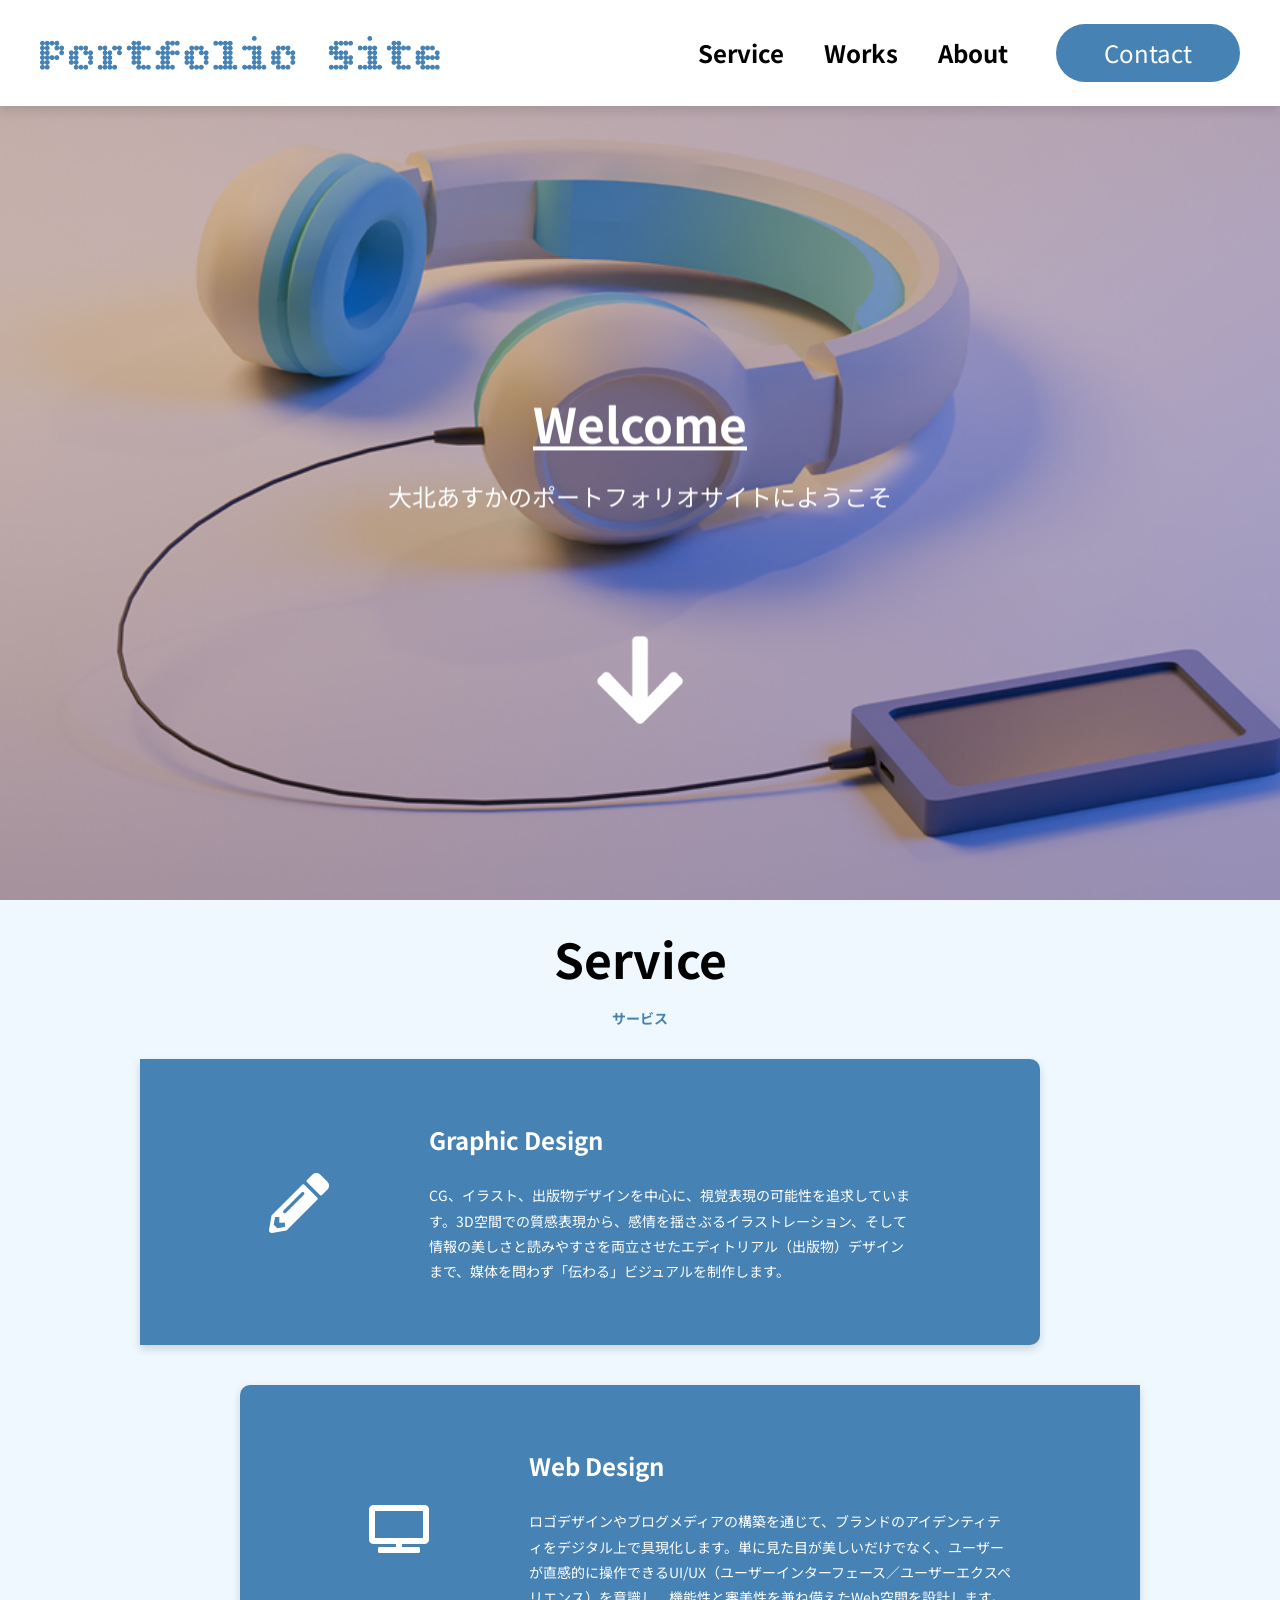
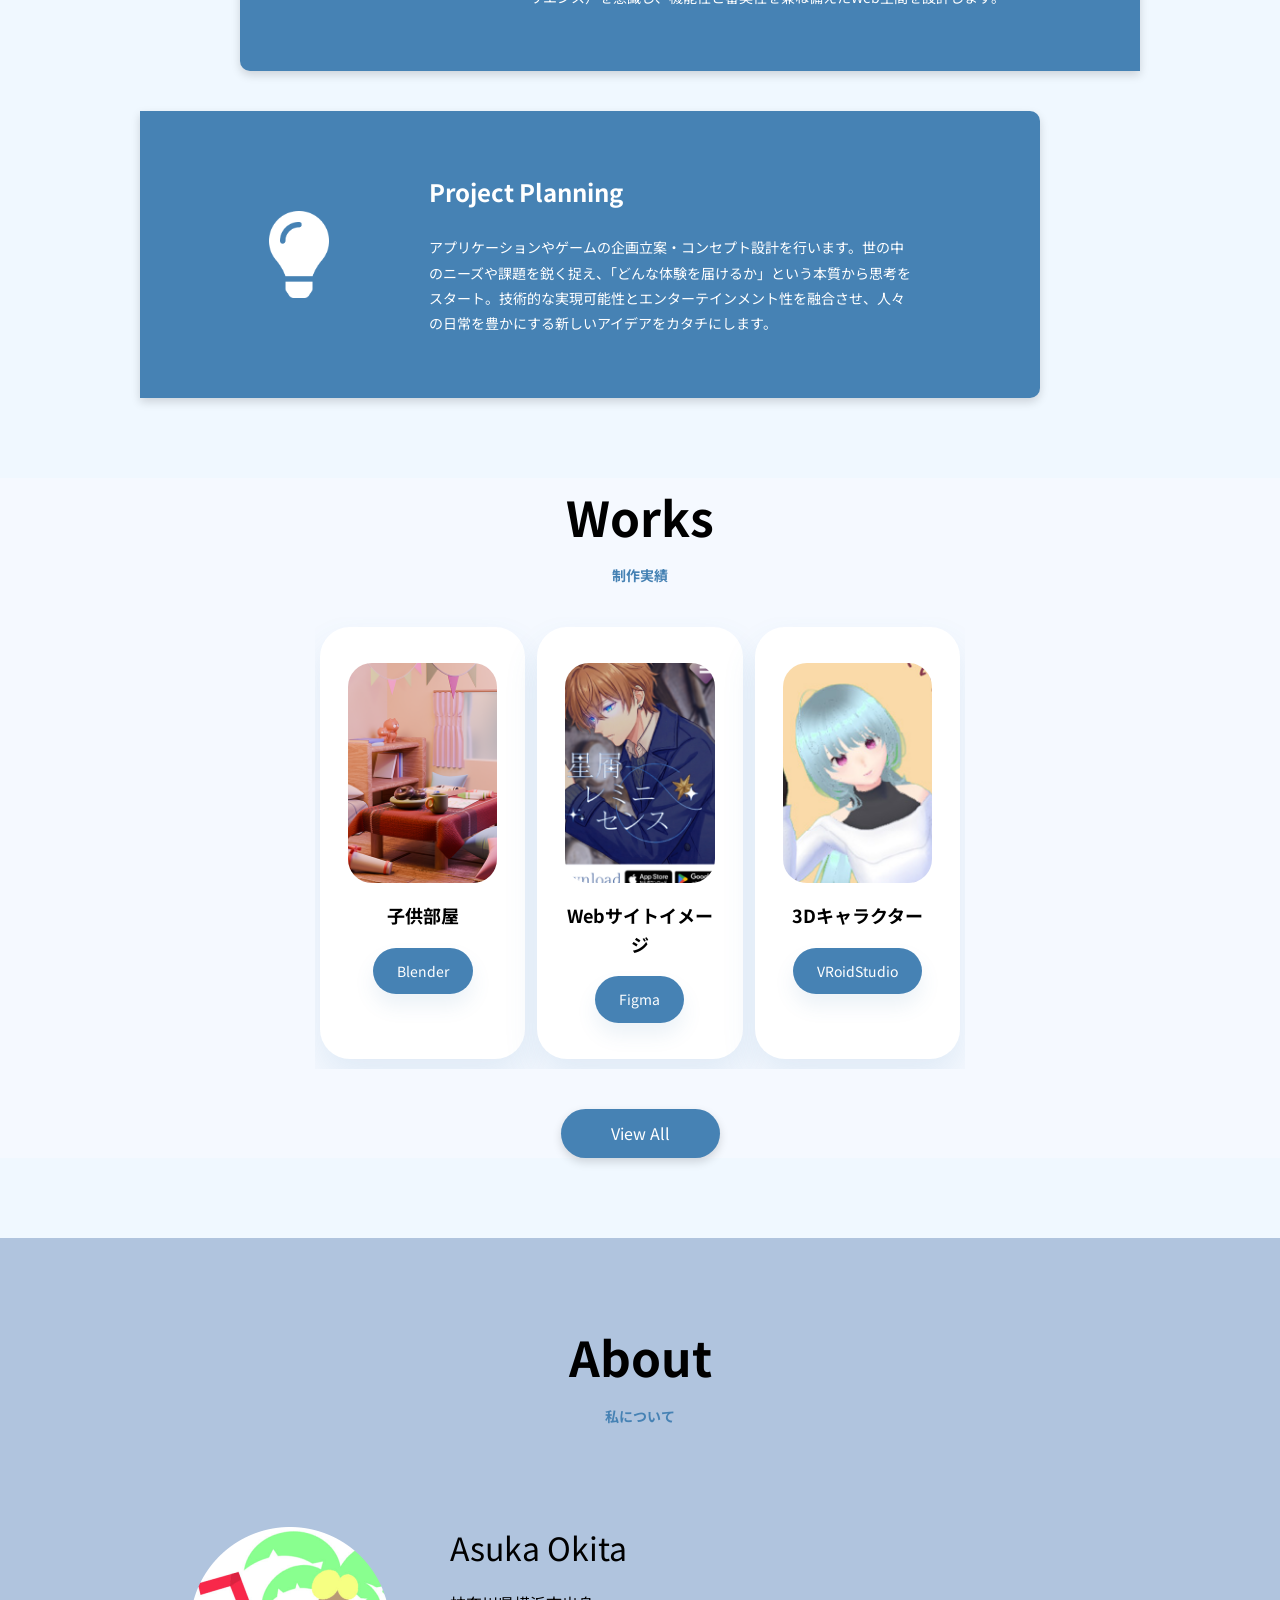
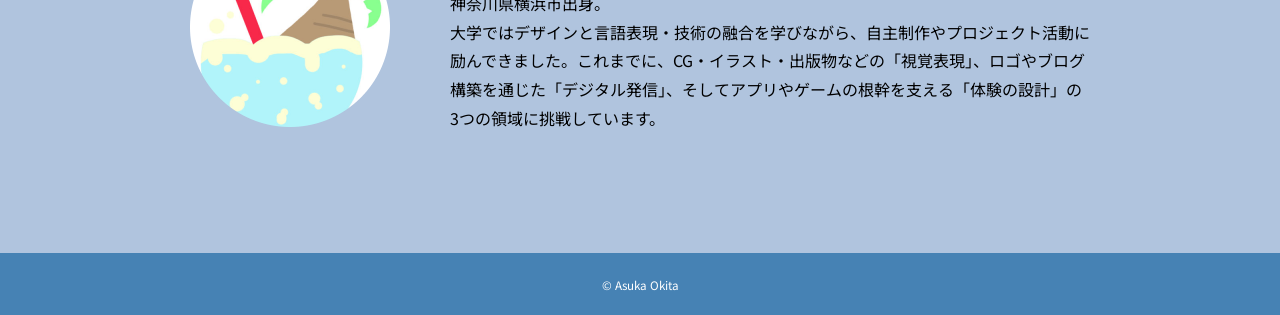
==== commit 30ca6804: "0722_23:49" ====
--- a/index.html
+++ b/index.html
@@ -27,7 +27,7 @@
     <meta name="apple-mobile-web-app-title" content="MyWebSite" />
     <link rel="manifest" href="./favicon/site.webmanifest" />
   </head>
-  <body>
+  <body class="home-page">
     <header class="header">
       <div class="header-site-menu">
         <a class="header-logo" href="./index.html">
@@ -138,7 +138,7 @@
           <h2>Works</h2>
           <p>制作実績</p>
         </div>
-        <div class="thumbnail-area">
+        <div class="thumbnail-area works-slider">
           <button id="prev-btn" class="nav-btn">&lt;</button>
           <ul class="portfolio-container" id="portfolio-container">
             <li class="portfolio-item">
--- a/css/styles.css
+++ b/css/styles.css
@@ -46,6 +46,7 @@
   display: flex;
   align-items: center;
   gap: 48px;
+  margin-left: auto;
 }
 
 .site-menu ul {
@@ -415,115 +416,177 @@
 /* =========================
     Works
 ========================= */
-#Works {
-  /* layout */
-  display: flex;
-  flex-direction: column;
-  align-items: center;
-  /* boxmodel */
-  width: 100%;
-  max-width: 100%;
-}
-
-.portfolio-container {
-  /* layout */
+body.home-page #Works {
+  display: flex;
+  flex-direction: column;
+  align-items: center;
+  width: 100%;
+  background: #f5f9ff;
+}
+
+body.home-page .thumbnail-area {
+  display: flex;
+  align-items: center;
+  justify-content: center;
+  width: 100%;
+  padding: 0;
+  overflow: visible;
+}
+
+body.home-page .works-slider {
+  position: relative;
+  width: min(100%, calc(100% - 300px));
+  margin: 0 auto;
+}
+
+body.home-page #Works .nav-btn {
+  display: none;
+  align-items: center;
+  justify-content: center;
+  width: 48px;
+  height: 48px;
+  border: none;
+  border-radius: 999px;
+  background: rgba(29, 78, 124, 0.95);
+  color: #fff;
+  font-size: 1.5rem;
+  cursor: pointer;
+  box-shadow: 0 10px 20px rgba(0, 0, 0, 0.16);
+  transition: transform 0.2s ease, opacity 0.2s ease;
+}
+
+body.home-page #Works .nav-btn:hover {
+  transform: translateY(-2px);
+}
+
+body.home-page #Works .nav-btn.is-hidden {
+  opacity: 0;
+  pointer-events: none;
+}
+
+body.home-page .portfolio-container {
   display: grid;
-  grid-template-columns: repeat(auto-fit, minmax(300px, 1fr));
-  gap: 40px;
+  grid-template-columns: repeat(3, minmax(0, 1fr));
+  gap: 32px;
   justify-items: center;
-  /* boxmodel */
-  padding: 35px;
-  width: 100%;
-}
-
-.portfolio-item {
-  /* layout */
-  display: flex;
-  flex-direction: column;
-  align-items: flex-start;
+  width: 100%;
+  max-width: 1320px;
+  padding: 0 8px;
+}
+
+body.home-page .portfolio-item {
+  display: flex;
+  flex-direction: column;
+  align-items: center;
   gap: 24px;
-  /* boxmodel */
-  padding: 52px 39px;
+  padding: 36px 28px;
   box-sizing: border-box;
   width: 100%;
-  /* visual */
-  border-radius: 20px;
-  background: var(--white);
-  box-shadow: 0 4px 15px rgba(70, 130, 180, 0.15);
-}
-
-.item-thumbnail {
-  /* layout */
-  display: flex;
-  flex-direction: column;
-  align-items: flex-start;
-  gap: 35px;
-  /* boxmodel */
-  width: 100%;
-}
-
-.item-thumbnail img {
-  width: 100%;
-  aspect-ratio: 4 / 3;
+  max-width: 360px;
+  min-height: 420px;
+  border-radius: 30px;
+  background: #ffffff;
+  box-shadow: 0 18px 35px rgba(70, 130, 180, 0.12);
+  transition: transform 0.3s ease, box-shadow 0.3s ease;
+}
+
+body.home-page .portfolio-item:hover {
+  transform: translateY(-4px);
+  box-shadow: 0 22px 40px rgba(70, 130, 180, 0.16);
+}
+
+body.home-page .item-thumbnail {
+  display: flex;
+  flex-direction: column;
+  align-items: center;
+  gap: 18px;
+  width: 100%;
+}
+
+body.home-page .item-thumbnail img {
+  width: 100%;
+  max-width: 320px;
+  height: 220px;
   object-fit: cover;
-  /* visual */
-  border-radius: 10px;
-}
-
-.item-thumbnail p {
-  font: var(--regular-24px);
+  border-radius: 24px;
+}
+
+body.home-page .item-thumbnail p {
+  font: var(--bold-18px);
   color: var(--black);
-}
-
-.item-tag {
-  /* layout */
   text-align: center;
-  /* boxmodel */
-  width: 50%;
-  padding: 8px 0;
-  /* visual */
-  border-radius: 10px;
+}
+
+body.home-page .item-tag {
+  width: auto;
+  padding: 12px 24px;
+  border-radius: 999px;
   background: var(--steelblue);
   color: var(--white);
   font: var(--regular-14px);
-}
-
-/* スマホ時は横スクロール */
-@media screen and (max-width: 768px) {
-  .portfolio-container {
+  margin: 0 auto;
+  box-shadow: 0 12px 20px rgba(70, 130, 180, 0.1);
+}
+
+@media screen and (max-width: 768px) {
+  body.home-page .works-slider {
+    width: calc(100% - 32px);
+    padding: 0 48px;
+  }
+
+  body.home-page #Works .nav-btn {
+    display: flex;
+    position: absolute;
+    top: 50%;
+    transform: translateY(-50%);
+    z-index: 2;
+  }
+
+  body.home-page .works-slider #prev-btn {
+    left: 6px;
+  }
+
+  body.home-page .works-slider #next-btn {
+    right: 6px;
+  }
+
+  body.home-page .portfolio-container {
     display: flex;
     overflow-x: auto;
     gap: 20px;
-    padding: 20px;
-  }
-
-  .portfolio-item {
-    min-width: 300px; /* 最小幅 */
-    flex-shrink: 0; /* 縮小しない */
-  }
-}
-
-/* View All ボタン */
-.view-all-wrapper {
-  margin-top: 20px;
-}
-
-.view-all-btn {
-  /* layout */
+    padding: 20px 4px;
+    scroll-snap-type: x proximity;
+  }
+
+  body.home-page .portfolio-item {
+    min-width: min(82vw, 280px);
+    flex-shrink: 0;
+    scroll-snap-align: start;
+    min-height: auto;
+  }
+
+  body.home-page .item-thumbnail img {
+    height: 180px;
+    max-width: none;
+  }
+}
+
+body.home-page .view-all-wrapper {
+  margin-top: 40px;
+}
+
+body.home-page .view-all-btn {
   display: inline-block;
-  /* boxmodel */
   padding: 12px 50px;
-  /* visual */
   border-radius: 50px;
   background: var(--steelblue);
   color: var(--white);
   font: var(--regular-16px);
   box-shadow: 0 4px 10px rgba(0, 0, 0, 0.15);
-  /* animation */
   transition: opacity 0.3s;
 }
 
-.view-all-btn:hover {
+body.home-page .view-all-btn:hover {
   opacity: 0.8;
 }
 
--- a/css/styles2.css
+++ b/css/styles2.css
@@ -38,7 +38,8 @@
     /* layout */
     display: flex;
     flex-direction: row;
-    align-items: center;
+    align-items: stretch;
+    flex-wrap: wrap;
     /* boxmodel */
     padding: 40px;
     gap: 40px;
@@ -50,9 +51,22 @@
     box-shadow: 0 5px 10px 1px rgba(0, 0, 0, 0.1);
 }
 
+.main-display .item-thumbnail,
+.main-display .main-info {
+    flex: 1 1 45%;
+    min-width: 320px;
+}
+
+.main-display .item-thumbnail {
+    display: flex;
+    align-items: center;
+    justify-content: center;
+    max-width: 500px;
+    width: 100%;
+}
+
 /* 説明文エリア（左側） */
 .main-info {
-    flex: 1;
     display: flex;
     flex-direction: column;
     gap: 15px; /* 要素ごとの適切な余白 */
@@ -155,6 +169,10 @@
     flex: 0 0 auto;
 }
 
+.nav-btn.is-hidden {
+    display: none;
+}
+
 .thumbnail-container::-webkit-scrollbar {
     display: none;
 }
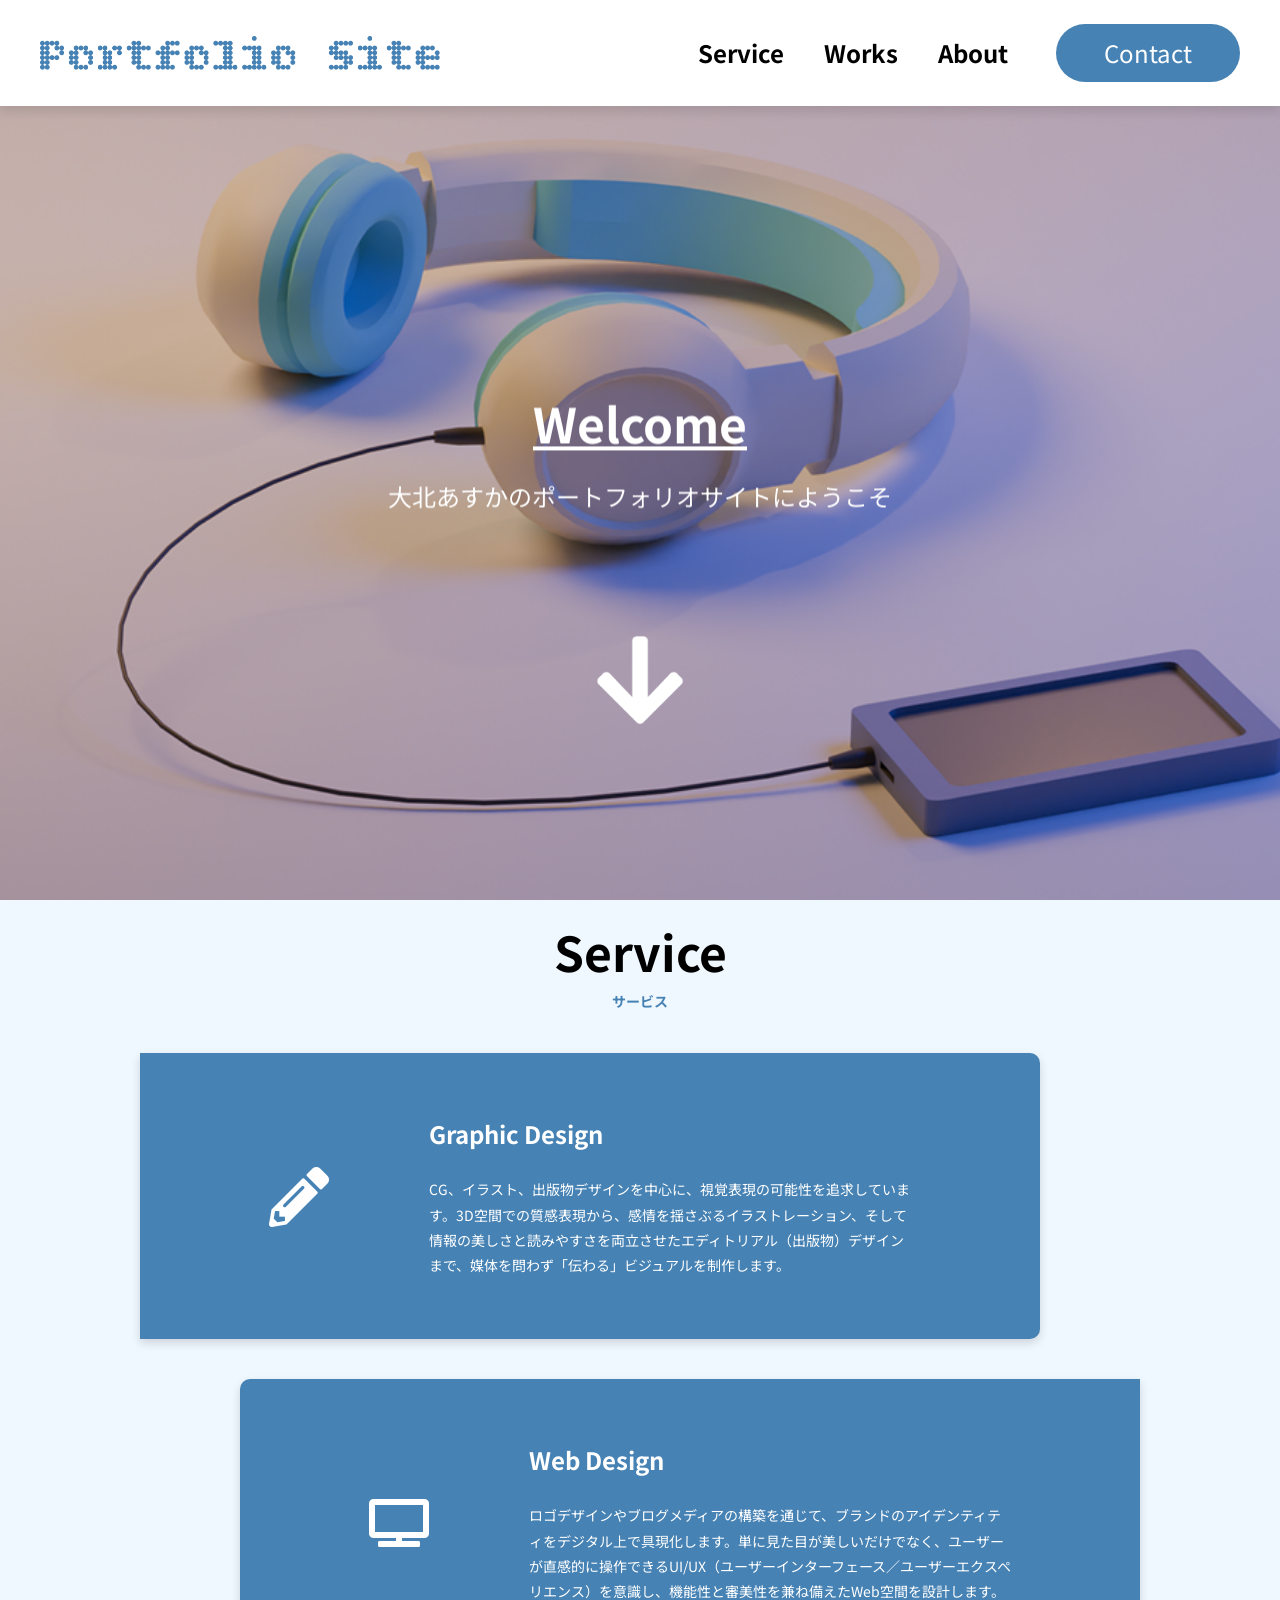
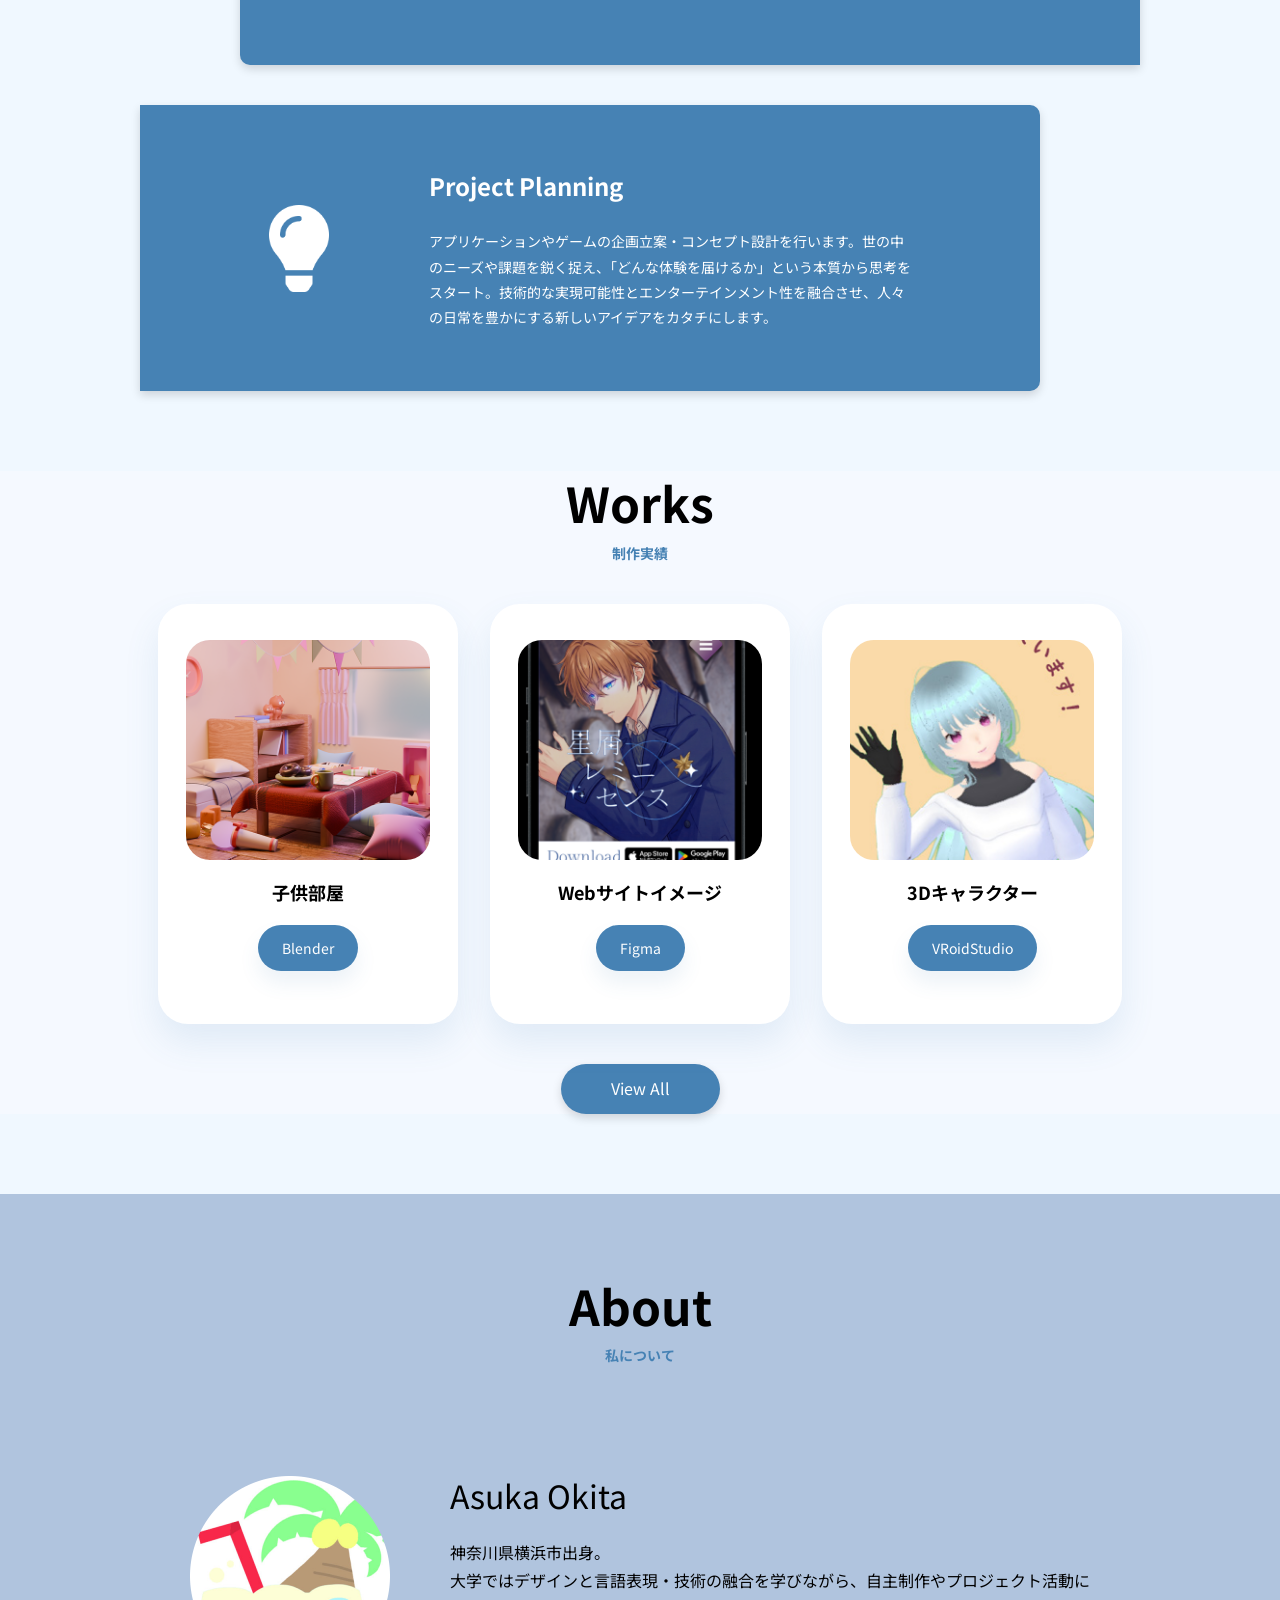
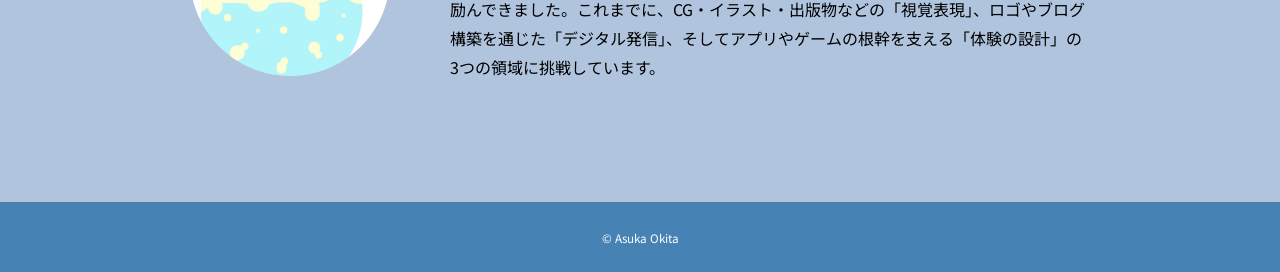
==== commit 04f4b45b: "0723_0:23" ====
--- a/index.html
+++ b/index.html
@@ -18,7 +18,6 @@
       content="大北あすかのポートフォリオサイトです" 
     />
     <link href="./css/styles.css" rel="stylesheet" />
-    <link href="./css/styles2.css" rel="stylesheet" />
     <link href="./css/global.css" rel="stylesheet" />
     <link rel="icon" type="image/png" href="./favicon/favicon-96x96.png" sizes="96x96" />
     <link rel="icon" type="image/svg+xml" href="./favicon/favicon.svg" />
--- a/css/styles.css
+++ b/css/styles.css
@@ -256,18 +256,21 @@
   display: flex;
   flex-direction: column;
   align-items: center;
-  gap: 10px;
-  /* boxmodel */
-  margin-bottom: 30px;
+  gap: 8px;
+  /* boxmodel */
+  margin-bottom: clamp(24px, 4vw, 40px);
 }
 
 .title h2 {
   font: var(--bold-48px);
+  font-size: clamp(2rem, 5vw, 3rem);
+  line-height: 1.3;
   color: var(--black);
 }
 
 .title p {
   font: var(--bold-14px);
+  font-size: clamp(0.75rem, 2vw, 0.875rem);
   color: var(--steelblue);
 }
 
@@ -452,11 +455,6 @@
   font-size: 1.5rem;
   cursor: pointer;
   box-shadow: 0 10px 20px rgba(0, 0, 0, 0.16);
-  transition: transform 0.2s ease, opacity 0.2s ease;
-}
-
-body.home-page #Works .nav-btn:hover {
-  transform: translateY(-2px);
 }
 
 body.home-page #Works .nav-btn.is-hidden {
@@ -654,7 +652,7 @@
   display: flex;
   justify-content: center;
   /* boxmodel */
-  padding: 20px;
+  padding: 24px clamp(20px, 6vw, 60px);
   /* visual */
   background: var(--steelblue);
   color: var(--white);
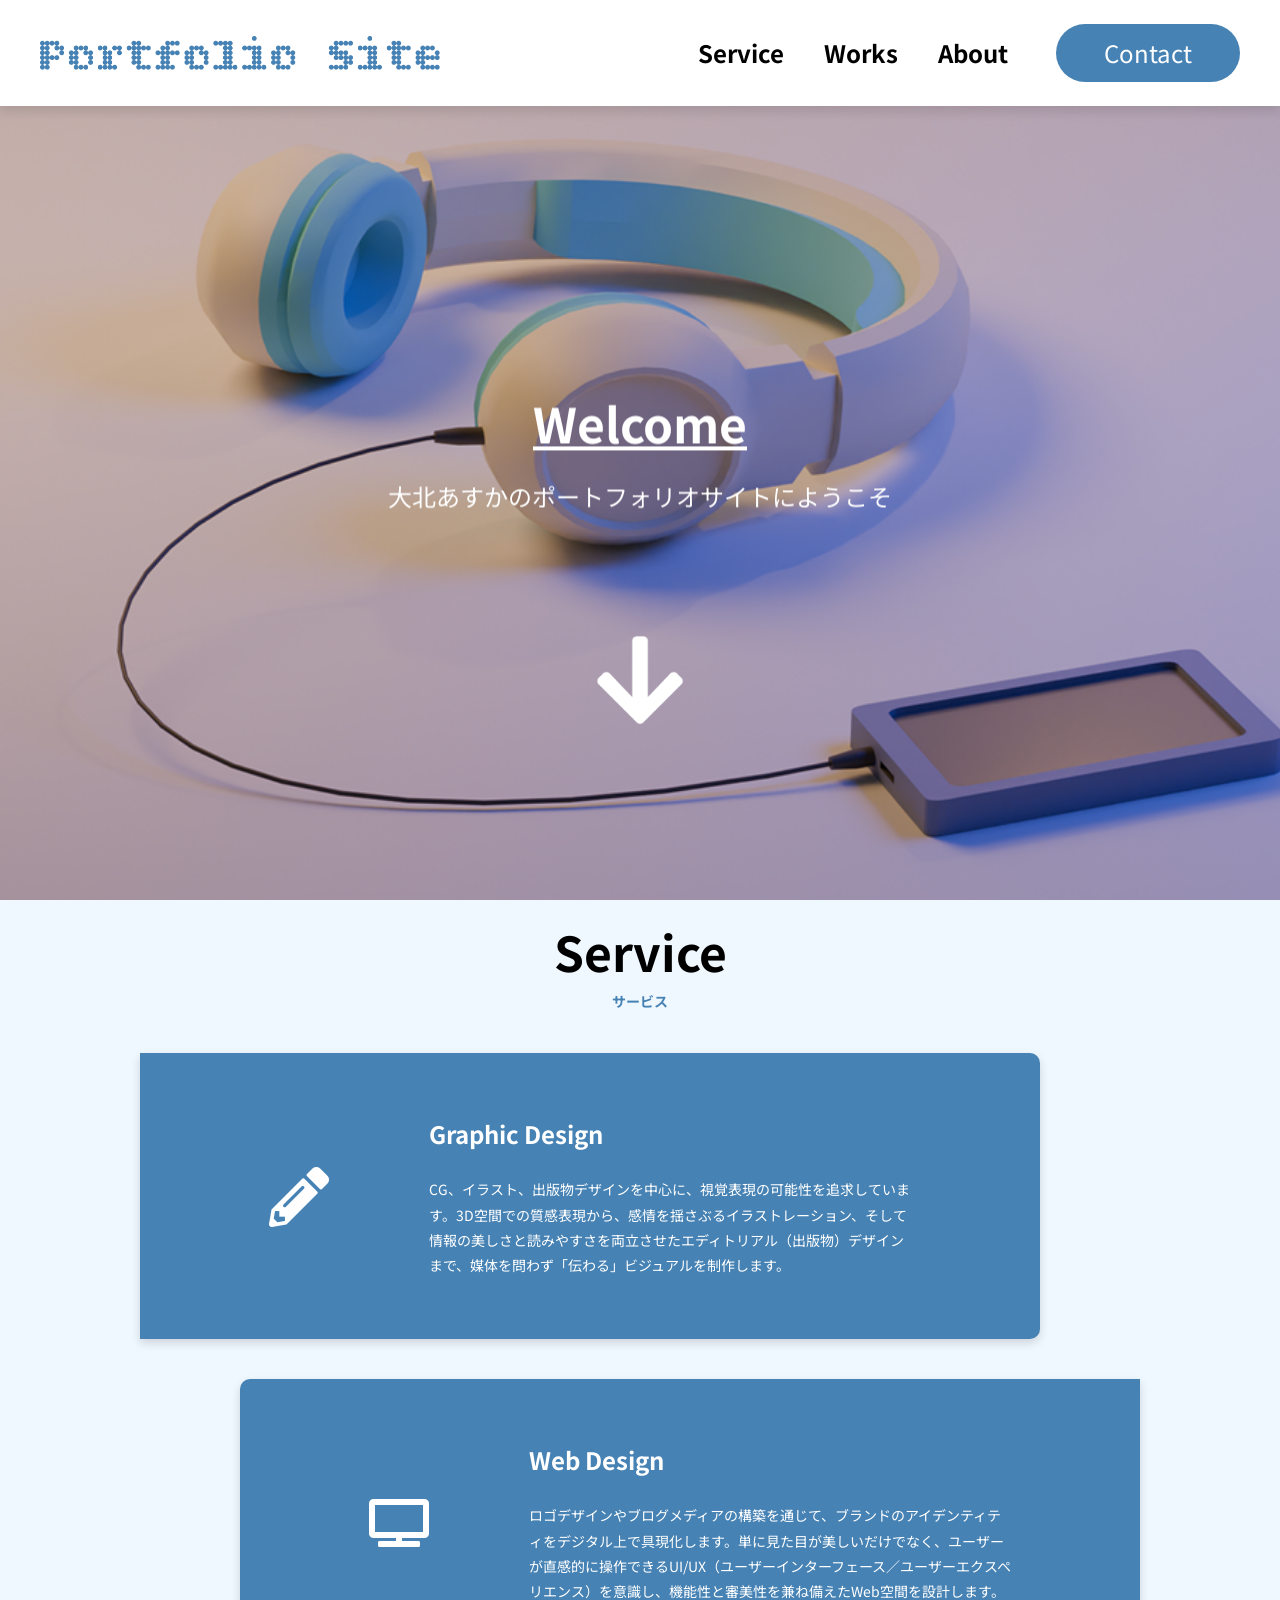
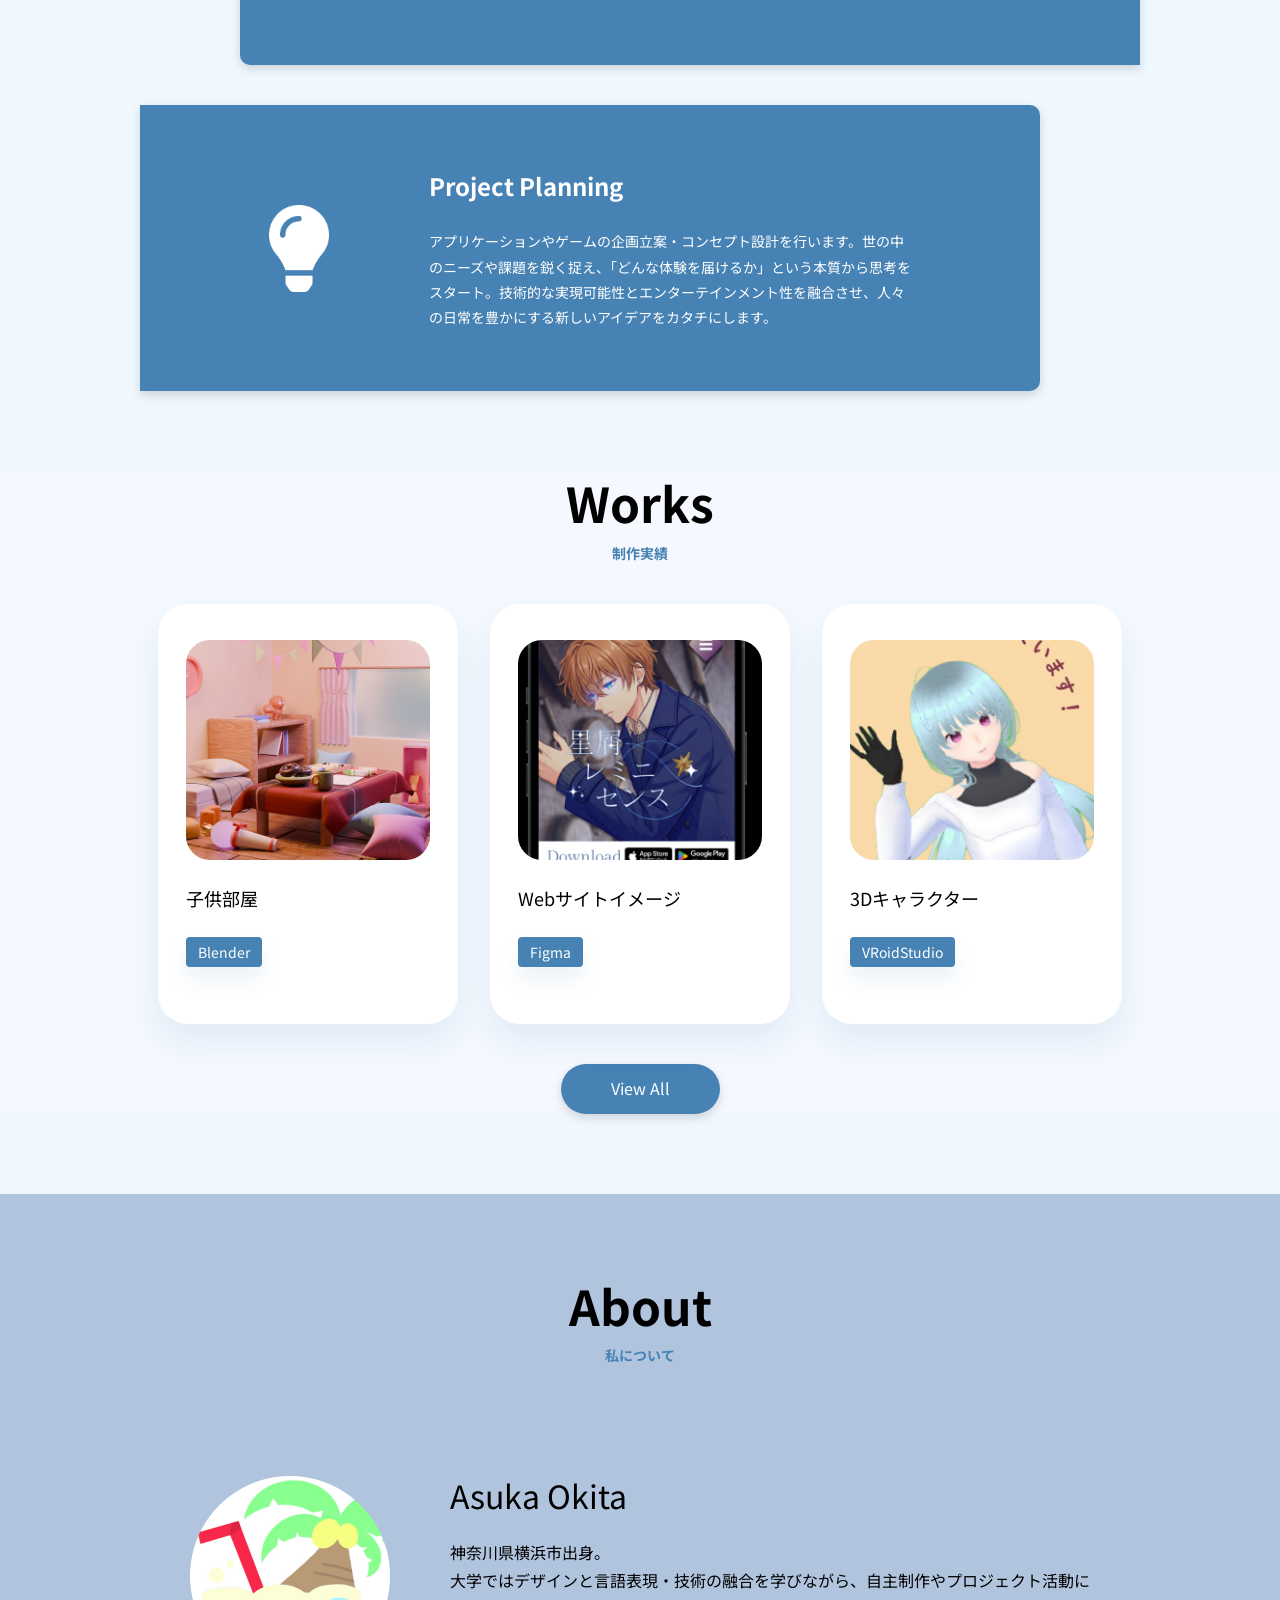
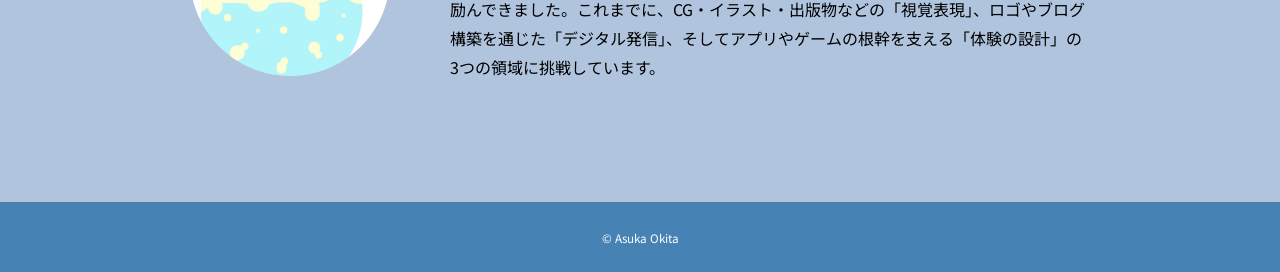
==== commit 10a2f95e: "0723_08:24" ====
--- a/index.html
+++ b/index.html
@@ -1,220 +1,166 @@
 <!DOCTYPE html>
 <html lang="ja">
-  <head>
-    <meta charset="UTF-8" />
-    <meta name="viewport" content="width=device-width, initial-scale=1.0" />
-    <meta http-equiv="X-UA-Compatible" content="ie=edge" />
-    <link rel="preconnect" href="https://fonts.googleapis.com" />
-    <link rel="preconnect" href="https://fonts.gstatic.com" crossorigin />
-    <link
-      href="https://fonts.googleapis.com/css2?family=Noto+Sans+JP:wght@100..900&display=swap"
-      rel="stylesheet"
-    />
-    <title>
-      MyPortfolio_大北あすかのポートフォリオサイト
-    </title>
-    <meta 
-      name="description"
-      content="大北あすかのポートフォリオサイトです" 
-    />
-    <link href="./css/styles.css" rel="stylesheet" />
-    <link href="./css/global.css" rel="stylesheet" />
-    <link rel="icon" type="image/png" href="./favicon/favicon-96x96.png" sizes="96x96" />
-    <link rel="icon" type="image/svg+xml" href="./favicon/favicon.svg" />
-    <link rel="shortcut icon" href="./favicon/favicon.ico" />
-    <link rel="apple-touch-icon" sizes="180x180" href="./favicon/apple-touch-icon.png" />
-    <meta name="apple-mobile-web-app-title" content="MyWebSite" />
-    <link rel="manifest" href="./favicon/site.webmanifest" />
-  </head>
-  <body class="home-page">
-    <header class="header">
-      <div class="header-site-menu">
-        <a class="header-logo" href="./index.html">
-          <img
-            src="./images/PortfolioSite.png"
-            width="400"
-            height="48"
-            alt="ロゴ"
-          />
-        </a>
-        <button class="toggle-menu-button" type="button" aria-label="メニューを開く">
-          <img
-            src="./images/Vecter.png"
-            width="200"
-            height="200"
-            alt="メニューアイコン"
-          />
-        </button>
-        <nav class="site-menu">
-          <ul>
-            <li><a href="#Service">Service</a><p class="menu-sub">サービス</p></li>
-            <li><a href="#Works">Works</a><p class="menu-sub">制作実績</p></li>
-            <li><a href="#About">About</a><p class="menu-sub">自己紹介</p></li>
-          </ul>
-          <a href="Contact.html" class="flat-button">Contact</a>
-        </nav>
+
+<head>
+  <meta charset="UTF-8" />
+  <meta name="viewport" content="width=device-width, initial-scale=1.0" />
+  <meta http-equiv="X-UA-Compatible" content="ie=edge" />
+  <link rel="preconnect" href="https://fonts.googleapis.com" />
+  <link rel="preconnect" href="https://fonts.gstatic.com" crossorigin />
+  <link href="https://fonts.googleapis.com/css2?family=Noto+Sans+JP:wght@100..900&display=swap" rel="stylesheet" />
+  <title>
+    MyPortfolio_大北あすかのポートフォリオサイト
+  </title>
+  <meta name="description" content="大北あすかのポートフォリオサイトです" />
+  <link href="./css/styles.css" rel="stylesheet" />
+  <link href="./css/global.css" rel="stylesheet" />
+  <link rel="icon" type="image/png" href="./favicon/favicon-96x96.png" sizes="96x96" />
+  <link rel="icon" type="image/svg+xml" href="./favicon/favicon.svg" />
+  <link rel="shortcut icon" href="./favicon/favicon.ico" />
+  <link rel="apple-touch-icon" sizes="180x180" href="./favicon/apple-touch-icon.png" />
+  <meta name="apple-mobile-web-app-title" content="MyWebSite" />
+  <link rel="manifest" href="./favicon/site.webmanifest" />
+</head>
+
+<body class="home-page">
+  <header class="header">
+    <div class="header-site-menu">
+      <a class="header-logo" href="./index.html">
+        <img src="./images/PortfolioSite.png" width="400" height="48" alt="ロゴ" />
+      </a>
+      <button class="toggle-menu-button" type="button" aria-label="メニューを開く">
+        <img src="./images/Vecter.png" width="200" height="200" alt="メニューアイコン" />
+      </button>
+      <nav class="site-menu">
+        <ul>
+          <li><a href="#Service">Service</a>
+            <p class="menu-sub">サービス</p>
+          </li>
+          <li><a href="#Works">Works</a>
+            <p class="menu-sub">制作実績</p>
+          </li>
+          <li><a href="#About">About</a>
+            <p class="menu-sub">自己紹介</p>
+          </li>
+        </ul>
+        <a href="Contact.html" class="flat-button">Contact</a>
+      </nav>
+    </div>
+    <div class="hero-image">
+      <img src="./images/heroimage.png" width="1440" height="848" alt="welcome! 大北あすかのポートフォリオサイトにようこそ" />
+    </div>
+    <div class="hero-content">
+      <h1>Welcome</h1>
+      <p>大北あすかのポートフォリオサイトにようこそ</p>
+    </div>
+    <div class="hero-guide">
+      <img src="./images/arrow-down.png" width="100" height="100" alt="ナビゲーション用の矢印" />
+    </div>
+  </header>
+  <main>
+    <section id="Service">
+      <div class="title">
+        <h2>Service</h2>
+        <p>サービス</p>
       </div>
-      <div class="hero-image">
-        <img
-          src="./images/heroimage.png"
-          width="1440"
-          height="848"
-          alt="welcome! 大北あすかのポートフォリオサイトにようこそ"
-        />
+      <div id="skills">
+        <section id="graphicdesign">
+          <div class="skills-item reveal reveal-left">
+            <img src="./images/pen.png" width="60" height="60" alt="グラフィックを表すペンのアイコン" />
+            <div class="skills-text">
+              <h3>Graphic Design</h3>
+              <p>
+                CG、イラスト、出版物デザインを中心に、視覚表現の可能性を追求しています。3D空間での質感表現から、感情を揺さぶるイラストレーション、そして情報の美しさと読みやすさを両立させたエディトリアル（出版物）デザインまで、媒体を問わず「伝わる」ビジュアルを制作します。
+              </p>
+            </div>
+          </div>
+        </section>
+        <section id="webdesign">
+          <div class="skills-item reveal reveal-right">
+            <img src="./images/pc.png" width="60" height="60" alt="ウェブデザインを表すpcのアイコン" />
+            <div class="skills-text">
+              <h3>Web Design</h3>
+              <p>
+                ロゴデザインやブログメディアの構築を通じて、ブランドのアイデンティティをデジタル上で具現化します。単に見た目が美しいだけでなく、ユーザーが直感的に操作できるUI/UX（ユーザーインターフェース／ユーザーエクスペリエンス）を意識し、機能性と審美性を兼ね備えたWeb空間を設計します。
+              </p>
+            </div>
+          </div>
+        </section>
+        <section id="projectplanning">
+          <div class="skills-item reveal reveal-left">
+            <img src="./images/light.png" width="60" height="60" alt="発案を表す電球のアイコン" />
+            <div class="skills-text">
+              <h3>Project Planning</h3>
+              <p>
+                アプリケーションやゲームの企画立案・コンセプト設計を行います。世の中のニーズや課題を鋭く捉え、「どんな体験を届けるか」という本質から思考をスタート。技術的な実現可能性とエンターテインメント性を融合させ、人々の日常を豊かにする新しいアイデアをカタチにします。
+              </p>
+            </div>
+          </div>
+        </section>
       </div>
-      <div class="hero-content">
-        <h1>Welcome</h1>
-        <p>大北あすかのポートフォリオサイトにようこそ</p>
+    </section>
+    <section id="Works">
+      <div class="title">
+        <h2>Works</h2>
+        <p>制作実績</p>
       </div>
-      <div class="hero-guide">
-        <img
-          src="./images/arrow-down.png"
-          width="100"
-          height="100"
-          alt="ナビゲーション用の矢印"
-        />
+      <div class="thumbnail-area works-slider">
+        <button id="prev-btn" class="nav-btn">&lt;</button>
+        <ul class="portfolio-container" id="portfolio-container">
+          <li class="portfolio-item">
+            <div class="item-thumbnail">
+              <img src="./images/Frame 3.png" width="151" height="114" alt="blenderで作成した子供部屋" loading="lazy" />
+              <p>子供部屋</p>
+              <span class="item-tag">Blender</span>
+            </div>
+          </li>
+          <li class="portfolio-item">
+            <div class="item-thumbnail">
+              <img src="./images/Frame 3 2.png" width="151" height="114" alt="Figmaで作成したソーシャルゲームのホームページのイメージ"
+                loading="lazy" />
+              <p>Webサイトイメージ</p>
+              <span class="item-tag">Figma</span>
+            </div>
+          </li>
+          <li class="portfolio-item">
+            <div class="item-thumbnail">
+              <img src="./images/Frame 3 3.png" width="151" height="114" alt="VRoidStudioで作成した3Dキャラクター"
+                loading="lazy" />
+              <p>3Dキャラクター</p>
+              <span class="item-tag">VRoidStudio</span>
+            </div>
+          </li>
+        </ul>
+        <button id="next-btn" class="nav-btn">&gt;</button>
       </div>
-    </header>
-    <main>
-      <section id="Service">
-        <div class="title">
-          <h2>Service</h2>
-          <p>サービス</p>
+      <div class="view-all-wrapper">
+        <a href="Works.html" class="view-all-btn">View All</a>
+      </div>
+    </section>
+    <section id="About">
+      <div class="title">
+        <h2>About</h2>
+        <p>私について</p>
+      </div>
+      <div id="about-item">
+        <img src="./images/Mask group.png" width="200px" height="200px" alt="大北あすかのアイコン" loading="lazy" />
+        <div id="about-text">
+          <h3>Asuka Okita</h3>
+          <p>
+            神奈川県横浜市出身。<br />
+            大学ではデザインと言語表現・技術の融合を学びながら、自主制作やプロジェクト活動に励んできました。これまでに、CG・イラスト・出版物などの「視覚表現」、ロゴやブログ構築を通じた「デジタル発信」、そしてアプリやゲームの根幹を支える「体験の設計」の3つの領域に挑戦しています。
+          </p>
         </div>
-        <div id="skills">
-          <section id="graphicdesign">
-            <div class="skills-item reveal reveal-left">
-              <img
-                src="./images/pen.png"
-                width="60"
-                height="60"
-                alt="グラフィックを表すペンのアイコン"
-              />
-              <div class="skills-text">
-                <h3>Graphic Design</h3>
-                <p>
-                  CG、イラスト、出版物デザインを中心に、視覚表現の可能性を追求しています。3D空間での質感表現から、感情を揺さぶるイラストレーション、そして情報の美しさと読みやすさを両立させたエディトリアル（出版物）デザインまで、媒体を問わず「伝わる」ビジュアルを制作します。
-                </p>
-              </div>
-            </div>
-          </section>
-          <section id="webdesign">
-            <div class="skills-item reveal reveal-right">
-              <img
-                src="./images/pc.png"
-                width="60"
-                height="60"
-                alt="ウェブデザインを表すpcのアイコン"
-              />
-              <div class="skills-text">
-                <h3>Web Design</h3>
-                <p>
-                  ロゴデザインやブログメディアの構築を通じて、ブランドのアイデンティティをデジタル上で具現化します。単に見た目が美しいだけでなく、ユーザーが直感的に操作できるUI/UX（ユーザーインターフェース／ユーザーエクスペリエンス）を意識し、機能性と審美性を兼ね備えたWeb空間を設計します。
-                </p>
-              </div>
-            </div>
-          </section>
-          <section id="projectplanning">
-            <div class="skills-item reveal reveal-left">
-              <img
-                src="./images/light.png"
-                width="60"
-                height="60"
-                alt="発案を表す電球のアイコン"
-              />
-              <div class="skills-text">
-                <h3>Project Planning</h3>
-                <p>
-                  アプリケーションやゲームの企画立案・コンセプト設計を行います。世の中のニーズや課題を鋭く捉え、「どんな体験を届けるか」という本質から思考をスタート。技術的な実現可能性とエンターテインメント性を融合させ、人々の日常を豊かにする新しいアイデアをカタチにします。
-                </p>
-              </div>
-            </div>
-          </section>
-        </div>
-      </section>
-      <section id="Works">
-        <div class="title">
-          <h2>Works</h2>
-          <p>制作実績</p>
-        </div>
-        <div class="thumbnail-area works-slider">
-          <button id="prev-btn" class="nav-btn">&lt;</button>
-          <ul class="portfolio-container" id="portfolio-container">
-            <li class="portfolio-item">
-              <div class="item-thumbnail">
-                <img
-                  src="./images/Frame 3.png"
-                  width="151"
-                  height="114"
-                  alt="blenderで作成した子供部屋"
-                  loading="lazy"
-                />
-                <p>子供部屋</p>
-                <span class="item-tag">Blender</span>
-              </div>
-            </li>
-            <li class="portfolio-item">
-              <div class="item-thumbnail">
-                <img
-                  src="./images/Frame 3 2.png"
-                  width="151"
-                  height="114"
-                  alt="Figmaで作成したソーシャルゲームのホームページのイメージ"
-                  loading="lazy"
-                />
-                <p>Webサイトイメージ</p>
-                <span class="item-tag">Figma</span>
-              </div>
-            </li>
-            <li class="portfolio-item">
-              <div class="item-thumbnail">
-                <img
-                  src="./images/Frame 3 3.png"
-                  width="151"
-                  height="114"
-                  alt="VRoidStudioで作成した3Dキャラクター"
-                  loading="lazy"
-                />
-                <p>3Dキャラクター</p>
-                <span class="item-tag">VRoidStudio</span>
-              </div>
-            </li>
-          </ul>
-          <button id="next-btn" class="nav-btn">&gt;</button>
-        </div>
-        <div class="view-all-wrapper">
-          <a href="Works.html" class="view-all-btn">View All</a>
-        </div>
-      </section>
-      <section id="About">
-        <div class="title">
-          <h2>About</h2>
-          <p>私について</p>
-        </div>
-        <div id="about-item">
-          <img
-            src="./images/Mask group.png"
-            width="200px"
-            height="200px"
-            alt="大北あすかのアイコン"
-            loading="lazy"
-          />
-          <div id="about-text">
-            <h3>Asuka Okita</h3>
-            <p>
-              神奈川県横浜市出身。<br />
-              大学ではデザインと言語表現・技術の融合を学びながら、自主制作やプロジェクト活動に励んできました。これまでに、CG・イラスト・出版物などの「視覚表現」、ロゴやブログ構築を通じた「デジタル発信」、そしてアプリやゲームの根幹を支える「体験の設計」の3つの領域に挑戦しています。
-            </p>
-          </div>
-        </div>
-      </section>
-    </main>
-    <footer class="footer">
-      <p class="copyright"><small>&copy; Asuka Okita</small></p>
-    </footer>
-    <!-- JavaScriptファイルを読み込み -->
-    <script src="./js/toggle-menu.js"></script>
-    <script src="./js/scroll-menu.js"></script>
-    <script src="./js/item-details.js"></script>
-  </body>
-</html>
+      </div>
+    </section>
+  </main>
+  <footer class="footer">
+    <p class="copyright"><small>&copy; Asuka Okita</small></p>
+  </footer>
+  <!-- JavaScriptファイルを読み込み -->
+  <script src="./js/toggle-menu.js"></script>
+  <script src="./js/scroll-menu.js"></script>
+  <script src="./js/item-details.js"></script>
+</body>
+
+</html>
--- a/css/styles.css
+++ b/css/styles.css
@@ -1,4 +1,5 @@
 @charset "utf-8";
+
 /*======================
   Header
 ======================*/
@@ -10,11 +11,13 @@
 /* nav */
 .header-site-menu {
   /* layout */
-  position: fixed; /* 上部に固定 */
+  position: fixed;
+  /* 上部に固定 */
   top: 0;
   left: 0;
   width: 100%;
-  z-index: 10; /* 重なり順を指定 */
+  z-index: 10;
+  /* 重なり順を指定 */
   display: flex;
   justify-content: flex-start;
   align-items: center;
@@ -134,10 +137,12 @@
 
   .site-menu {
     /* layout */
-    display: none; /* 初期状態は非表示 */
+    display: none;
+    /* 初期状態は非表示 */
     flex-direction: column;
     position: absolute;
-    top: 100%; /* ヘッダーのすぐ下に配置 */
+    top: 100%;
+    /* ヘッダーのすぐ下に配置 */
     left: 0;
     width: 100%;
     /* boxmodel */
@@ -157,7 +162,7 @@
   .site-menu ul li {
     align-items: flex-end;
     justify-content: flex-start;
-    gap: 0.5em; 
+    gap: 0.5em;
     font: var(--regular-32px);
   }
 
@@ -177,8 +182,10 @@
 
 .hero-image img {
   width: 100%;
-  height: 100vh; /* 画面いっぱいに表示 */
-  object-fit: cover; /* 比率を保ちながらトリミング */
+  height: 100vh;
+  /* 画面いっぱいに表示 */
+  object-fit: cover;
+  /* 比率を保ちながらトリミング */
 }
 
 .hero-content {
@@ -189,7 +196,8 @@
   text-align: center;
   top: 50%;
   left: 50%;
-  transform: translate(-50%, -50%); /* 原点を中央にする */
+  transform: translate(-50%, -50%);
+  /* 原点を中央にする */
   gap: 16px;
   /* boxmodel */
   width: 100%;
@@ -317,6 +325,7 @@
   gap: 100px;
 }
 
+/* アニメーション設定 */
 .skills-item.reveal {
   opacity: 0;
   will-change: transform, opacity;
@@ -380,7 +389,8 @@
   /* layout */
   display: flex;
   /* boxmodel */
-  width: 90%; /* 画面幅に対して85%の幅 */
+  width: 90%;
+  /* 画面幅に対して85%の幅 */
   padding: 62px 128px 61px 129px;
   box-sizing: border-box;
   /* visual */
@@ -398,16 +408,19 @@
 /* 各配置設定 */
 #graphicdesign,
 #projectplanning {
-  align-self: flex-start; /* 左寄せ */
+  align-self: flex-start;
+  /* 左寄せ */
   border-radius: 0 10px 10px 0;
 }
 
 #webdesign {
-  align-self: flex-end; /* 右寄せ */
+  align-self: flex-end;
+  /* 右寄せ */
   border-radius: 10px 0 0 10px;
 }
 
 @media screen and (max-width: 768px) {
+
   #graphicdesign,
   #webdesign,
   #projectplanning {
@@ -475,7 +488,7 @@
 body.home-page .portfolio-item {
   display: flex;
   flex-direction: column;
-  align-items: center;
+  align-items: flex-start;
   gap: 24px;
   padding: 36px 28px;
   box-sizing: border-box;
@@ -485,19 +498,13 @@
   border-radius: 30px;
   background: #ffffff;
   box-shadow: 0 18px 35px rgba(70, 130, 180, 0.12);
-  transition: transform 0.3s ease, box-shadow 0.3s ease;
-}
-
-body.home-page .portfolio-item:hover {
-  transform: translateY(-4px);
-  box-shadow: 0 22px 40px rgba(70, 130, 180, 0.16);
 }
 
 body.home-page .item-thumbnail {
   display: flex;
   flex-direction: column;
-  align-items: center;
-  gap: 18px;
+  align-items: flex-start;
+  gap: 24px;
   width: 100%;
 }
 
@@ -510,19 +517,17 @@
 }
 
 body.home-page .item-thumbnail p {
-  font: var(--bold-18px);
+  font: var(--regular-18px);
   color: var(--black);
-  text-align: center;
 }
 
 body.home-page .item-tag {
   width: auto;
-  padding: 12px 24px;
-  border-radius: 999px;
+  padding: 4px 12px;
+  border-radius: 4px;
   background: var(--steelblue);
   color: var(--white);
   font: var(--regular-14px);
-  margin: 0 auto;
   box-shadow: 0 12px 20px rgba(70, 130, 180, 0.1);
 }
 
@@ -554,6 +559,15 @@
     gap: 20px;
     padding: 20px 4px;
     scroll-snap-type: x proximity;
+    -ms-overflow-style: none;
+    /* IE, Edge */
+    scrollbar-width: none;
+    /* Firefox */
+  }
+
+  body.home-page .portfolio-container::-webkit-scrollbar {
+    display: none;
+    /* Chrome, Safari */
   }
 
   body.home-page .portfolio-item {
